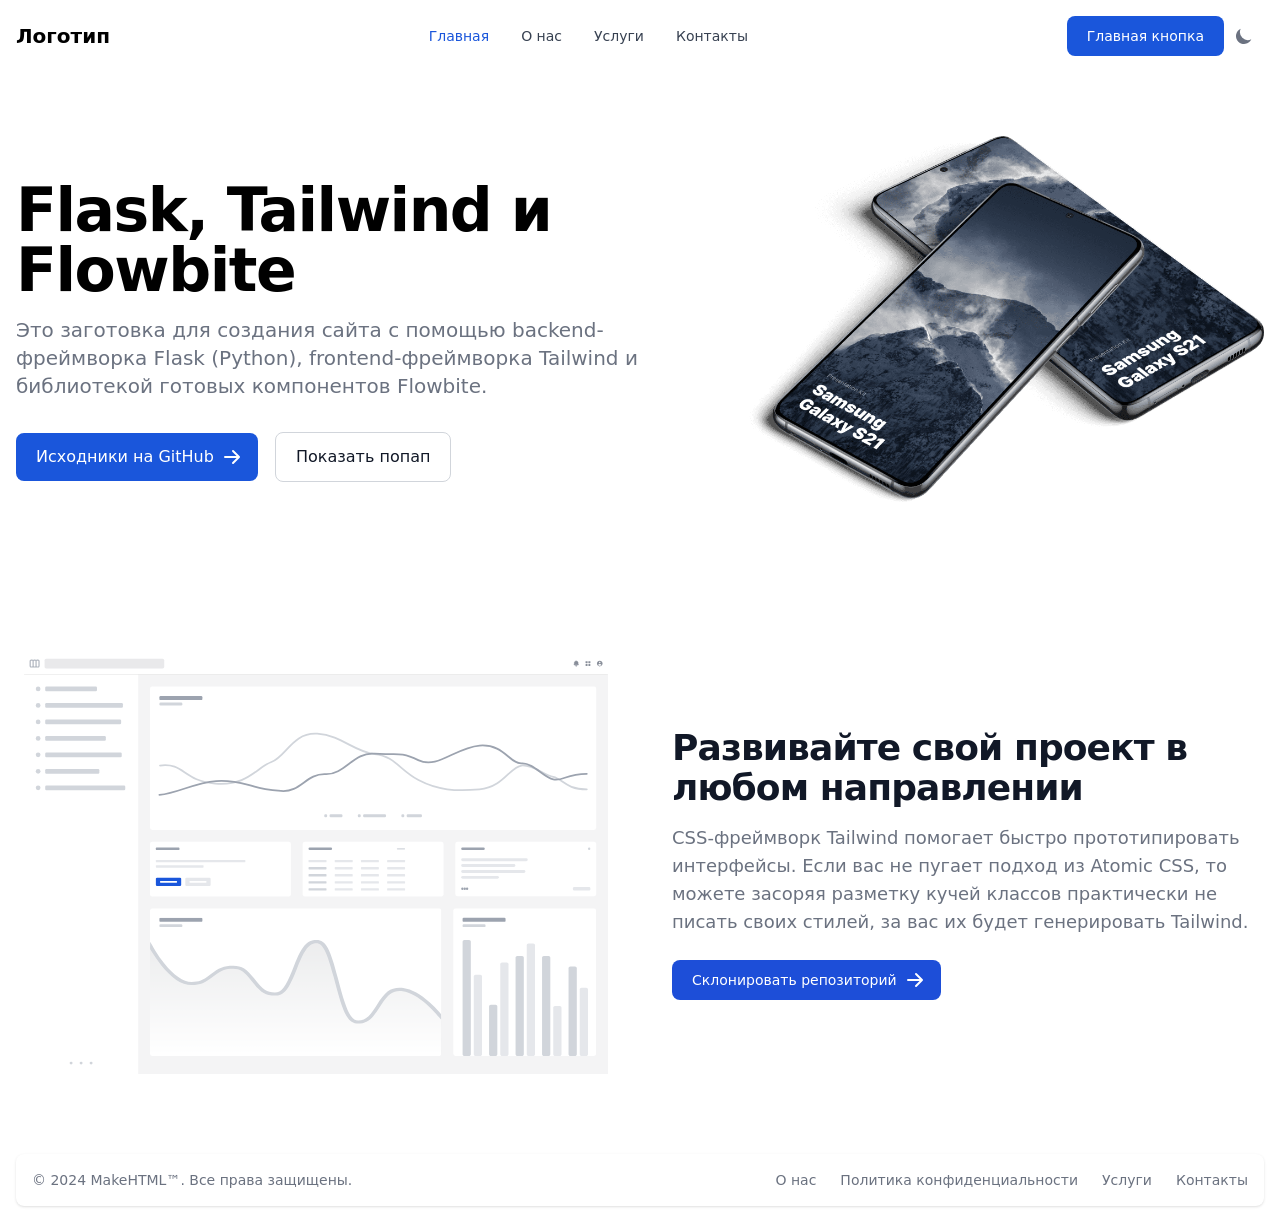
==== index.html @ 5dd2503a "Подготовка к gh-pages" ====
<!DOCTYPE html>
<html lang="ru">
<head>
  <meta charset="utf-8">
  <title>Flask, Tailwind и Flowbite</title>
  <meta name="viewport" content="width=device-width, initial-scale=1.0">
  <meta name="description" content="Заготовка для создания сайта с помощью Flask, Tailwind и Flowbite">
  <link rel="stylesheet" href="./static/css/styles.css">
  <script>
    if (localStorage.getItem('color-theme') === 'dark' || (!('color-theme' in localStorage) && window.matchMedia('(prefers-color-scheme: dark)').matches)) {
      document.documentElement.classList.add('dark');
    } else {
      document.documentElement.classList.remove('dark');
    }
  </script>
</head>
<body class="p-5 bg-white dark:bg-gray-900 antialiased !p-0">
  <nav class="bg-white border-gray-200 px-2 sm:px-4 py-2.5 rounded dark:bg-gray-900">
    <div class="container flex flex-wrap items-center justify-between mx-auto">
      <a href="/index" class="flex items-center">
        <span class="self-center text-xl font-semibold whitespace-nowrap dark:text-white">Логотип</span>
      </a>
      <div class="flex md:order-2">
        <button class="text-white bg-blue-700 hover:bg-blue-800 focus:ring-4 focus:outline-none focus:ring-blue-300 font-medium rounded-lg text-sm px-5 py-2.5 text-center mr-3 md:mr-0 dark:bg-blue-600 dark:hover:bg-blue-700 dark:focus:ring-blue-800">Главная кнопка</button>
        <button id="theme-toggle" type="button" class="text-gray-500 dark:text-gray-400 hover:bg-gray-100 dark:hover:bg-gray-700 focus:outline-none focus:ring-4 focus:ring-gray-200 dark:focus:ring-gray-700 rounded-lg text-sm p-2.5">
          <svg class="hidden w-5 h-5" id="theme-toggle-dark-icon" fill="currentColor" viewBox="0 0 20 20" xmlns="http://www.w3.org/2000/svg"><path d="M17.293 13.293A8 8 0 016.707 2.707a8.001 8.001 0 1010.586 10.586z"></path></svg>
          <svg class="hidden w-5 h-5" id="theme-toggle-light-icon" fill="currentColor" viewBox="0 0 20 20" xmlns="http://www.w3.org/2000/svg"><path d="M10 2a1 1 0 011 1v1a1 1 0 11-2 0V3a1 1 0 011-1zm4 8a4 4 0 11-8 0 4 4 0 018 0zm-.464 4.95l.707.707a1 1 0 001.414-1.414l-.707-.707a1 1 0 00-1.414 1.414zm2.12-10.607a1 1 0 010 1.414l-.706.707a1 1 0 11-1.414-1.414l.707-.707a1 1 0 011.414 0zM17 11a1 1 0 100-2h-1a1 1 0 100 2h1zm-7 4a1 1 0 011 1v1a1 1 0 11-2 0v-1a1 1 0 011-1zM5.05 6.464A1 1 0 106.465 5.05l-.708-.707a1 1 0 00-1.414 1.414l.707.707zm1.414 8.486l-.707.707a1 1 0 01-1.414-1.414l.707-.707a1 1 0 011.414 1.414zM4 11a1 1 0 100-2H3a1 1 0 000 2h1z" fill-rule="evenodd" clip-rule="evenodd"></path></svg>
        </button>
        <button class="inline-flex items-center p-2 text-sm text-gray-500 rounded-lg md:hidden hover:bg-gray-100 focus:outline-none focus:ring-2 focus:ring-gray-200 dark:text-gray-400 dark:hover:bg-gray-700 dark:focus:ring-gray-600" aria-controls="navbar-cta" aria-expanded="false" data-collapse-toggle="navbar-cta">
          <span class="sr-only">Показать главное меню</span>
          <svg class="w-6 h-6" aria-hidden="true" fill="currentColor" viewBox="0 0 20 20" xmlns="http://www.w3.org/2000/svg">
            <path fill-rule="evenodd" d="M3 5a1 1 0 011-1h12a1 1 0 110 2H4a1 1 0 01-1-1zM3 10a1 1 0 011-1h12a1 1 0 110 2H4a1 1 0 01-1-1zM3 15a1 1 0 011-1h12a1 1 0 110 2H4a1 1 0 01-1-1z" clip-rule="evenodd"></path>
          </svg>
        </button>
      </div>
      <div class="items-center justify-between hidden w-full md:flex md:w-auto md:order-1" id="navbar-cta">
        <ul class="flex flex-col p-4 mt-4 border border-gray-100 rounded-lg bg-gray-50 md:flex-row md:space-x-8 md:mt-0 md:text-sm md:font-medium md:border-0 md:bg-white dark:bg-gray-800 md:dark:bg-gray-900 dark:border-gray-700">
          <li><a class="block py-2 pl-3 pr-4 text-white bg-blue-700 rounded md:bg-transparent md:text-blue-700 md:p-0 dark:text-white" href="/index" aria-current="page">Главная</a></li>
          <li><a class="block py-2 pl-3 pr-4 text-gray-700 rounded hover:bg-gray-100 md:hover:bg-transparent md:hover:text-blue-700 md:p-0 md:dark:hover:text-white dark:text-gray-400 dark:hover:bg-gray-700 dark:hover:text-white md:dark:hover:bg-transparent dark:border-gray-700" href="#">О нас</a></li>
          <li><a class="block py-2 pl-3 pr-4 text-gray-700 rounded hover:bg-gray-100 md:hover:bg-transparent md:hover:text-blue-700 md:p-0 md:dark:hover:text-white dark:text-gray-400 dark:hover:bg-gray-700 dark:hover:text-white md:dark:hover:bg-transparent dark:border-gray-700" href="#">Услуги</a></li>
          <li><a class="block py-2 pl-3 pr-4 text-gray-700 rounded hover:bg-gray-100 md:hover:bg-transparent md:hover:text-blue-700 md:p-0 md:dark:hover:text-white dark:text-gray-400 dark:hover:bg-gray-700 dark:hover:text-white md:dark:hover:bg-transparent dark:border-gray-700" href="#">Контакты</a></li>
        </ul>
      </div>
    </div>
  </nav>

  <section class="bg-white dark:bg-gray-900">
    <div class="grid max-w-screen-xl px-4 py-8 mx-auto lg:gap-8 xl:gap-0 lg:py-16 lg:grid-cols-12">
      <div class="mr-auto place-self-center lg:col-span-7">
        <h1 class="max-w-2xl mb-4 text-4xl font-extrabold leading-none tracking-tight md:text-5xl xl:text-6xl dark:text-white">Flask, Tailwind и Flowbite</h1>
        <p class="max-w-2xl mb-6 text-gray-500 lg:mb-8 md:text-lg lg:text-xl dark:text-gray-400">Это заготовка для создания сайта с помощью backend-фреймворка Flask (Python), frontend-фреймворка Tailwind и библиотекой готовых компонентов Flowbite.</p>
        <a class="inline-flex items-center justify-center px-5 py-3 mr-3 text-base font-medium text-center text-white bg-blue-700 rounded-lg hover:bg-blue-800 focus:ring-4 focus:ring-blue-300 dark:focus:ring-blue-900" href="https://github.com/makehtml/ftf-boilerplate/">
          Исходники на GitHub
          <svg class="w-5 h-5 ml-2 -mr-1" fill="currentColor" viewBox="0 0 20 20" xmlns="http://www.w3.org/2000/svg"><path fill-rule="evenodd" d="M10.293 3.293a1 1 0 011.414 0l6 6a1 1 0 010 1.414l-6 6a1 1 0 01-1.414-1.414L14.586 11H3a1 1 0 110-2h11.586l-4.293-4.293a1 1 0 010-1.414z" clip-rule="evenodd"></path></svg>
        </a>
        <button class="inline-flex items-center justify-center px-5 py-3 text-base font-medium text-center text-gray-900 border border-gray-300 rounded-lg hover:bg-gray-100 focus:ring-4 focus:ring-gray-100 dark:text-white dark:border-gray-700 dark:hover:bg-gray-700 dark:focus:ring-gray-800" data-modal-target="info-popup" data-modal-toggle="info-popup">
          Показать попап
        </button>
      </div>
      <div class="hidden lg:mt-0 lg:col-span-5 lg:flex">
        <img src="./static/img/phone-mockup.png" alt="mockup">
      </div>
    </div>
  </section>

  <section class="bg-white dark:bg-gray-900">
    <div class="gap-8 items-center py-8 px-4 mx-auto max-w-screen-xl xl:gap-16 md:grid md:grid-cols-2 sm:py-16 lg:px-6">
      <img class="w-full dark:hidden" src="./static/img/cta-dashboard-mockup.svg" alt="dashboard image">
      <img class="w-full hidden dark:block" src="./static/img/cta-dashboard-mockup-dark.svg" alt="dashboard image">
      <div class="mt-4 md:mt-0">
        <h2 class="mb-4 text-4xl tracking-tight font-extrabold text-gray-900 dark:text-white">Развивайте свой проект в любом направлении</h2>
        <p class="mb-6 font-light text-gray-500 md:text-lg dark:text-gray-400">CSS-фреймворк Tailwind помогает быстро прототипировать интерфейсы. Если вас не пугает подход из Atomic CSS, то можете засоряя разметку кучей классов практически не писать своих стилей, за вас их будет генерировать Tailwind.</p>
        <a href="#" class="inline-flex items-center text-white bg-primary-700 hover:bg-primary-800 focus:ring-4 focus:ring-primary-300 font-medium rounded-lg text-sm px-5 py-2.5 text-center dark:focus:ring-primary-900">
          Склонировать репозиторий
          <svg class="ml-2 -mr-1 w-5 h-5" fill="currentColor" viewBox="0 0 20 20" xmlns="http://www.w3.org/2000/svg"><path fill-rule="evenodd" d="M10.293 3.293a1 1 0 011.414 0l6 6a1 1 0 010 1.414l-6 6a1 1 0 01-1.414-1.414L14.586 11H3a1 1 0 110-2h11.586l-4.293-4.293a1 1 0 010-1.414z" clip-rule="evenodd"></path></svg>
        </a>
      </div>
    </div>
  </section>

  <footer class="bg-white rounded-lg shadow m-4 dark:bg-gray-800">
    <div class="w-full mx-auto max-w-screen-xl p-4 md:flex md:items-center md:justify-between">
      <span class="text-sm text-gray-500 sm:text-center dark:text-gray-400">© 2024 <a href="https://github.com/makehtml/ftf-boilerplate/" class="hover:underline">MakeHTML™</a>. Все права защищены.</span>
      <ul class="flex flex-wrap items-center mt-3 text-sm font-medium text-gray-500 dark:text-gray-400 sm:mt-0">
        <li><a href="#" class="hover:underline me-4 md:me-6">О нас</a></li>
        <li><a href="#" class="hover:underline me-4 md:me-6">Политика конфиденциальности</a></li>
        <li><a href="#" class="hover:underline me-4 md:me-6">Услуги</a></li>
        <li><a href="#" class="hover:underline">Контакты</a></li>
      </ul>
    </div>
  </footer>

  <div id="info-popup" tabindex="-1" class="hidden overflow-y-auto overflow-x-hidden fixed top-0 right-0 left-0 z-50 w-full md:inset-0 h-modal md:h-full">
    <div class="relative p-4 w-full max-w-lg h-full md:h-auto">
      <div class="relative p-4 bg-white rounded-lg shadow dark:bg-gray-800 md:p-8">
        <div class="mb-4 text-sm font-light text-gray-500 dark:text-gray-400">
          <h3 class="mb-3 text-2xl font-bold text-gray-900 dark:text-white">Пример модального окна</h3>
          <p>
            Можете установить себе шаблон из репозитория, настроить под себя и продолжить развивать проект.
          </p>
        </div>
        <div class="justify-between items-center pt-0 space-y-4 sm:flex sm:space-y-0">
          <a class="font-medium text-primary-600 dark:text-primary-500 hover:underline" href="https://github.com/makehtml/ftf-boilerplate/">Скачать с GitHub</a>
          <div class="items-center space-y-4 sm:space-x-4 sm:flex sm:space-y-0">
            <button class="py-2 px-4 w-full text-sm font-medium text-gray-500 bg-white rounded-lg border border-gray-200 sm:w-auto hover:bg-gray-100 focus:ring-4 focus:outline-none focus:ring-primary-300 hover:text-gray-900 focus:z-10 dark:bg-gray-700 dark:text-gray-300 dark:border-gray-500 dark:hover:text-white dark:hover:bg-gray-600 dark:focus:ring-gray-600" data-modal-target="info-popup" data-modal-toggle="info-popup">Отмена</button>
            <button class="py-2 px-4 w-full text-sm font-medium text-center text-white rounded-lg bg-primary-700 sm:w-auto hover:bg-primary-800 focus:ring-4 focus:outline-none focus:ring-primary-300 dark:bg-primary-600 dark:hover:bg-primary-700 dark:focus:ring-primary-800" data-modal-target="info-popup" data-modal-toggle="info-popup">Подтвердить</button>
          </div>
        </div>
      </div>
    </div>
  </div>

  <script src="./static/js/flowbite.min.js"></script>
  <script src="./static/js/scripts.js"></script>
</body>
</html>
---- static/css/styles.css ----
/*
! tailwindcss v3.4.1 | MIT License | https://tailwindcss.com
*/

/*
1. Prevent padding and border from affecting element width. (https://github.com/mozdevs/cssremedy/issues/4)
2. Allow adding a border to an element by just adding a border-width. (https://github.com/tailwindcss/tailwindcss/pull/116)
*/

*,
::before,
::after {
  box-sizing: border-box;
  /* 1 */
  border-width: 0;
  /* 2 */
  border-style: solid;
  /* 2 */
  border-color: #E5E7EB;
  /* 2 */
}

::before,
::after {
  --tw-content: '';
}

/*
1. Use a consistent sensible line-height in all browsers.
2. Prevent adjustments of font size after orientation changes in iOS.
3. Use a more readable tab size.
4. Use the user's configured `sans` font-family by default.
5. Use the user's configured `sans` font-feature-settings by default.
6. Use the user's configured `sans` font-variation-settings by default.
7. Disable tap highlights on iOS
*/

html,
:host {
  line-height: 1.5;
  /* 1 */
  -webkit-text-size-adjust: 100%;
  /* 2 */
  -moz-tab-size: 4;
  /* 3 */
  -o-tab-size: 4;
     tab-size: 4;
  /* 3 */
  font-family: ui-sans-serif, system-ui, sans-serif, "Apple Color Emoji", "Segoe UI Emoji", "Segoe UI Symbol", "Noto Color Emoji";
  /* 4 */
  font-feature-settings: normal;
  /* 5 */
  font-variation-settings: normal;
  /* 6 */
  -webkit-tap-highlight-color: transparent;
  /* 7 */
}

/*
1. Remove the margin in all browsers.
2. Inherit line-height from `html` so users can set them as a class directly on the `html` element.
*/

body {
  margin: 0;
  /* 1 */
  line-height: inherit;
  /* 2 */
}

/*
1. Add the correct height in Firefox.
2. Correct the inheritance of border color in Firefox. (https://bugzilla.mozilla.org/show_bug.cgi?id=190655)
3. Ensure horizontal rules are visible by default.
*/

hr {
  height: 0;
  /* 1 */
  color: inherit;
  /* 2 */
  border-top-width: 1px;
  /* 3 */
}

/*
Add the correct text decoration in Chrome, Edge, and Safari.
*/

abbr:where([title]) {
  -webkit-text-decoration: underline dotted;
          text-decoration: underline dotted;
}

/*
Remove the default font size and weight for headings.
*/

h1,
h2,
h3,
h4,
h5,
h6 {
  font-size: inherit;
  font-weight: inherit;
}

/*
Reset links to optimize for opt-in styling instead of opt-out.
*/

a {
  color: inherit;
  text-decoration: inherit;
}

/*
Add the correct font weight in Edge and Safari.
*/

b,
strong {
  font-weight: bolder;
}

/*
1. Use the user's configured `mono` font-family by default.
2. Use the user's configured `mono` font-feature-settings by default.
3. Use the user's configured `mono` font-variation-settings by default.
4. Correct the odd `em` font sizing in all browsers.
*/

code,
kbd,
samp,
pre {
  font-family: ui-monospace, SFMono-Regular, Menlo, Monaco, Consolas, "Liberation Mono", "Courier New", monospace;
  /* 1 */
  font-feature-settings: normal;
  /* 2 */
  font-variation-settings: normal;
  /* 3 */
  font-size: 1em;
  /* 4 */
}

/*
Add the correct font size in all browsers.
*/

small {
  font-size: 80%;
}

/*
Prevent `sub` and `sup` elements from affecting the line height in all browsers.
*/

sub,
sup {
  font-size: 75%;
  line-height: 0;
  position: relative;
  vertical-align: baseline;
}

sub {
  bottom: -0.25em;
}

sup {
  top: -0.5em;
}

/*
1. Remove text indentation from table contents in Chrome and Safari. (https://bugs.chromium.org/p/chromium/issues/detail?id=999088, https://bugs.webkit.org/show_bug.cgi?id=201297)
2. Correct table border color inheritance in all Chrome and Safari. (https://bugs.chromium.org/p/chromium/issues/detail?id=935729, https://bugs.webkit.org/show_bug.cgi?id=195016)
3. Remove gaps between table borders by default.
*/

table {
  text-indent: 0;
  /* 1 */
  border-color: inherit;
  /* 2 */
  border-collapse: collapse;
  /* 3 */
}

/*
1. Change the font styles in all browsers.
2. Remove the margin in Firefox and Safari.
3. Remove default padding in all browsers.
*/

button,
input,
optgroup,
select,
textarea {
  font-family: inherit;
  /* 1 */
  font-feature-settings: inherit;
  /* 1 */
  font-variation-settings: inherit;
  /* 1 */
  font-size: 100%;
  /* 1 */
  font-weight: inherit;
  /* 1 */
  line-height: inherit;
  /* 1 */
  color: inherit;
  /* 1 */
  margin: 0;
  /* 2 */
  padding: 0;
  /* 3 */
}

/*
Remove the inheritance of text transform in Edge and Firefox.
*/

button,
select {
  text-transform: none;
}

/*
1. Correct the inability to style clickable types in iOS and Safari.
2. Remove default button styles.
*/

button,
[type='button'],
[type='reset'],
[type='submit'] {
  -webkit-appearance: button;
  /* 1 */
  background-color: transparent;
  /* 2 */
  background-image: none;
  /* 2 */
}

/*
Use the modern Firefox focus style for all focusable elements.
*/

:-moz-focusring {
  outline: auto;
}

/*
Remove the additional `:invalid` styles in Firefox. (https://github.com/mozilla/gecko-dev/blob/2f9eacd9d3d995c937b4251a5557d95d494c9be1/layout/style/res/forms.css#L728-L737)
*/

:-moz-ui-invalid {
  box-shadow: none;
}

/*
Add the correct vertical alignment in Chrome and Firefox.
*/

progress {
  vertical-align: baseline;
}

/*
Correct the cursor style of increment and decrement buttons in Safari.
*/

::-webkit-inner-spin-button,
::-webkit-outer-spin-button {
  height: auto;
}

/*
1. Correct the odd appearance in Chrome and Safari.
2. Correct the outline style in Safari.
*/

[type='search'] {
  -webkit-appearance: textfield;
  /* 1 */
  outline-offset: -2px;
  /* 2 */
}

/*
Remove the inner padding in Chrome and Safari on macOS.
*/

::-webkit-search-decoration {
  -webkit-appearance: none;
}

/*
1. Correct the inability to style clickable types in iOS and Safari.
2. Change font properties to `inherit` in Safari.
*/

::-webkit-file-upload-button {
  -webkit-appearance: button;
  /* 1 */
  font: inherit;
  /* 2 */
}

/*
Add the correct display in Chrome and Safari.
*/

summary {
  display: list-item;
}

/*
Removes the default spacing and border for appropriate elements.
*/

blockquote,
dl,
dd,
h1,
h2,
h3,
h4,
h5,
h6,
hr,
figure,
p,
pre {
  margin: 0;
}

fieldset {
  margin: 0;
  padding: 0;
}

legend {
  padding: 0;
}

ol,
ul,
menu {
  list-style: none;
  margin: 0;
  padding: 0;
}

/*
Reset default styling for dialogs.
*/

dialog {
  padding: 0;
}

/*
Prevent resizing textareas horizontally by default.
*/

textarea {
  resize: vertical;
}

/*
1. Reset the default placeholder opacity in Firefox. (https://github.com/tailwindlabs/tailwindcss/issues/3300)
2. Set the default placeholder color to the user's configured gray 400 color.
*/

input::-moz-placeholder, textarea::-moz-placeholder {
  opacity: 1;
  /* 1 */
  color: #9CA3AF;
  /* 2 */
}

input::placeholder,
textarea::placeholder {
  opacity: 1;
  /* 1 */
  color: #9CA3AF;
  /* 2 */
}

/*
Set the default cursor for buttons.
*/

button,
[role="button"] {
  cursor: pointer;
}

/*
Make sure disabled buttons don't get the pointer cursor.
*/

:disabled {
  cursor: default;
}

/*
1. Make replaced elements `display: block` by default. (https://github.com/mozdevs/cssremedy/issues/14)
2. Add `vertical-align: middle` to align replaced elements more sensibly by default. (https://github.com/jensimmons/cssremedy/issues/14#issuecomment-634934210)
   This can trigger a poorly considered lint error in some tools but is included by design.
*/

img,
svg,
video,
canvas,
audio,
iframe,
embed,
object {
  display: block;
  /* 1 */
  vertical-align: middle;
  /* 2 */
}

/*
Constrain images and videos to the parent width and preserve their intrinsic aspect ratio. (https://github.com/mozdevs/cssremedy/issues/14)
*/

img,
video {
  max-width: 100%;
  height: auto;
}

/* Make elements with the HTML hidden attribute stay hidden by default */

[hidden] {
  display: none;
}

.tooltip-arrow,.tooltip-arrow:before {
  position: absolute;
  width: 8px;
  height: 8px;
  background: inherit;
}

.tooltip-arrow {
  visibility: hidden;
}

.tooltip-arrow:before {
  content: "";
  visibility: visible;
  transform: rotate(45deg);
}

[data-tooltip-style^='light'] + .tooltip > .tooltip-arrow:before {
  border-style: solid;
  border-color: #e5e7eb;
}

[data-tooltip-style^='light'] + .tooltip[data-popper-placement^='top'] > .tooltip-arrow:before {
  border-bottom-width: 1px;
  border-right-width: 1px;
}

[data-tooltip-style^='light'] + .tooltip[data-popper-placement^='right'] > .tooltip-arrow:before {
  border-bottom-width: 1px;
  border-left-width: 1px;
}

[data-tooltip-style^='light'] + .tooltip[data-popper-placement^='bottom'] > .tooltip-arrow:before {
  border-top-width: 1px;
  border-left-width: 1px;
}

[data-tooltip-style^='light'] + .tooltip[data-popper-placement^='left'] > .tooltip-arrow:before {
  border-top-width: 1px;
  border-right-width: 1px;
}

.tooltip[data-popper-placement^='top'] > .tooltip-arrow {
  bottom: -4px;
}

.tooltip[data-popper-placement^='bottom'] > .tooltip-arrow {
  top: -4px;
}

.tooltip[data-popper-placement^='left'] > .tooltip-arrow {
  right: -4px;
}

.tooltip[data-popper-placement^='right'] > .tooltip-arrow {
  left: -4px;
}

.tooltip.invisible > .tooltip-arrow:before {
  visibility: hidden;
}

[data-popper-arrow],[data-popper-arrow]:before {
  position: absolute;
  width: 8px;
  height: 8px;
  background: inherit;
}

[data-popper-arrow] {
  visibility: hidden;
}

[data-popper-arrow]:before {
  content: "";
  visibility: visible;
  transform: rotate(45deg);
}

[data-popper-arrow]:after {
  content: "";
  visibility: visible;
  transform: rotate(45deg);
  position: absolute;
  width: 9px;
  height: 9px;
  background: inherit;
}

[role="tooltip"] > [data-popper-arrow]:before {
  border-style: solid;
  border-color: #e5e7eb;
}

.dark [role="tooltip"] > [data-popper-arrow]:before {
  border-style: solid;
  border-color: #4b5563;
}

[role="tooltip"] > [data-popper-arrow]:after {
  border-style: solid;
  border-color: #e5e7eb;
}

.dark [role="tooltip"] > [data-popper-arrow]:after {
  border-style: solid;
  border-color: #4b5563;
}

[data-popover][role="tooltip"][data-popper-placement^='top'] > [data-popper-arrow]:before {
  border-bottom-width: 1px;
  border-right-width: 1px;
}

[data-popover][role="tooltip"][data-popper-placement^='top'] > [data-popper-arrow]:after {
  border-bottom-width: 1px;
  border-right-width: 1px;
}

[data-popover][role="tooltip"][data-popper-placement^='right'] > [data-popper-arrow]:before {
  border-bottom-width: 1px;
  border-left-width: 1px;
}

[data-popover][role="tooltip"][data-popper-placement^='right'] > [data-popper-arrow]:after {
  border-bottom-width: 1px;
  border-left-width: 1px;
}

[data-popover][role="tooltip"][data-popper-placement^='bottom'] > [data-popper-arrow]:before {
  border-top-width: 1px;
  border-left-width: 1px;
}

[data-popover][role="tooltip"][data-popper-placement^='bottom'] > [data-popper-arrow]:after {
  border-top-width: 1px;
  border-left-width: 1px;
}

[data-popover][role="tooltip"][data-popper-placement^='left'] > [data-popper-arrow]:before {
  border-top-width: 1px;
  border-right-width: 1px;
}

[data-popover][role="tooltip"][data-popper-placement^='left'] > [data-popper-arrow]:after {
  border-top-width: 1px;
  border-right-width: 1px;
}

[data-popover][role="tooltip"][data-popper-placement^='top'] > [data-popper-arrow] {
  bottom: -5px;
}

[data-popover][role="tooltip"][data-popper-placement^='bottom'] > [data-popper-arrow] {
  top: -5px;
}

[data-popover][role="tooltip"][data-popper-placement^='left'] > [data-popper-arrow] {
  right: -5px;
}

[data-popover][role="tooltip"][data-popper-placement^='right'] > [data-popper-arrow] {
  left: -5px;
}

[role="tooltip"].invisible > [data-popper-arrow]:before {
  visibility: hidden;
}

[role="tooltip"].invisible > [data-popper-arrow]:after {
  visibility: hidden;
}

[type='text'],[type='email'],[type='url'],[type='password'],[type='number'],[type='date'],[type='datetime-local'],[type='month'],[type='search'],[type='tel'],[type='time'],[type='week'],[multiple],textarea,select {
  -webkit-appearance: none;
     -moz-appearance: none;
          appearance: none;
  background-color: #fff;
  border-color: #6B7280;
  border-width: 1px;
  border-radius: 0px;
  padding-top: 0.5rem;
  padding-right: 0.75rem;
  padding-bottom: 0.5rem;
  padding-left: 0.75rem;
  font-size: 1rem;
  line-height: 1.5rem;
  --tw-shadow: 0 0 #0000;
}

[type='text']:focus, [type='email']:focus, [type='url']:focus, [type='password']:focus, [type='number']:focus, [type='date']:focus, [type='datetime-local']:focus, [type='month']:focus, [type='search']:focus, [type='tel']:focus, [type='time']:focus, [type='week']:focus, [multiple]:focus, textarea:focus, select:focus {
  outline: 2px solid transparent;
  outline-offset: 2px;
  --tw-ring-inset: var(--tw-empty,/*!*/ /*!*/);
  --tw-ring-offset-width: 0px;
  --tw-ring-offset-color: #fff;
  --tw-ring-color: #1C64F2;
  --tw-ring-offset-shadow: var(--tw-ring-inset) 0 0 0 var(--tw-ring-offset-width) var(--tw-ring-offset-color);
  --tw-ring-shadow: var(--tw-ring-inset) 0 0 0 calc(1px + var(--tw-ring-offset-width)) var(--tw-ring-color);
  box-shadow: var(--tw-ring-offset-shadow), var(--tw-ring-shadow), var(--tw-shadow);
  border-color: #1C64F2;
}

input::-moz-placeholder, textarea::-moz-placeholder {
  color: #6B7280;
  opacity: 1;
}

input::placeholder,textarea::placeholder {
  color: #6B7280;
  opacity: 1;
}

::-webkit-datetime-edit-fields-wrapper {
  padding: 0;
}

::-webkit-date-and-time-value {
  min-height: 1.5em;
}

select:not([size]) {
  background-image: url("data:image/svg+xml,%3csvg aria-hidden='true' xmlns='http://www.w3.org/2000/svg' fill='none' viewBox='0 0 10 6'%3e %3cpath stroke='%236B7280' stroke-linecap='round' stroke-linejoin='round' stroke-width='2' d='m1 1 4 4 4-4'/%3e %3c/svg%3e");
  background-position: right 0.75rem center;
  background-repeat: no-repeat;
  background-size: 0.75em 0.75em;
  padding-right: 2.5rem;
  -webkit-print-color-adjust: exact;
          print-color-adjust: exact;
}

:is([dir=rtl]) select:not([size]) {
  background-position: left 0.75rem center;
  padding-right: 0.75rem;
  padding-left: 0;
}

[multiple] {
  background-image: initial;
  background-position: initial;
  background-repeat: unset;
  background-size: initial;
  padding-right: 0.75rem;
  -webkit-print-color-adjust: unset;
          print-color-adjust: unset;
}

[type='checkbox'],[type='radio'] {
  -webkit-appearance: none;
     -moz-appearance: none;
          appearance: none;
  padding: 0;
  -webkit-print-color-adjust: exact;
          print-color-adjust: exact;
  display: inline-block;
  vertical-align: middle;
  background-origin: border-box;
  -webkit-user-select: none;
     -moz-user-select: none;
          user-select: none;
  flex-shrink: 0;
  height: 1rem;
  width: 1rem;
  color: #1C64F2;
  background-color: #fff;
  border-color: #6B7280;
  border-width: 1px;
  --tw-shadow: 0 0 #0000;
}

[type='checkbox'] {
  border-radius: 0px;
}

[type='radio'] {
  border-radius: 100%;
}

[type='checkbox']:focus,[type='radio']:focus {
  outline: 2px solid transparent;
  outline-offset: 2px;
  --tw-ring-inset: var(--tw-empty,/*!*/ /*!*/);
  --tw-ring-offset-width: 2px;
  --tw-ring-offset-color: #fff;
  --tw-ring-color: #1C64F2;
  --tw-ring-offset-shadow: var(--tw-ring-inset) 0 0 0 var(--tw-ring-offset-width) var(--tw-ring-offset-color);
  --tw-ring-shadow: var(--tw-ring-inset) 0 0 0 calc(2px + var(--tw-ring-offset-width)) var(--tw-ring-color);
  box-shadow: var(--tw-ring-offset-shadow), var(--tw-ring-shadow), var(--tw-shadow);
}

[type='checkbox']:checked,[type='radio']:checked,.dark [type='checkbox']:checked,.dark [type='radio']:checked {
  border-color: transparent;
  background-color: currentColor;
  background-size: 0.55em 0.55em;
  background-position: center;
  background-repeat: no-repeat;
}

[type='checkbox']:checked {
  background-image: url("data:image/svg+xml,%3csvg aria-hidden='true' xmlns='http://www.w3.org/2000/svg' fill='none' viewBox='0 0 16 12'%3e %3cpath stroke='white' stroke-linecap='round' stroke-linejoin='round' stroke-width='3' d='M1 5.917 5.724 10.5 15 1.5'/%3e %3c/svg%3e");
  background-repeat: no-repeat;
  background-size: 0.55em 0.55em;
  -webkit-print-color-adjust: exact;
          print-color-adjust: exact;
}

[type='radio']:checked {
  background-image: url("data:image/svg+xml,%3csvg viewBox='0 0 16 16' fill='white' xmlns='http://www.w3.org/2000/svg'%3e%3ccircle cx='8' cy='8' r='3'/%3e%3c/svg%3e");
  background-size: 1em 1em;
}

.dark [type='radio']:checked {
  background-image: url("data:image/svg+xml,%3csvg viewBox='0 0 16 16' fill='white' xmlns='http://www.w3.org/2000/svg'%3e%3ccircle cx='8' cy='8' r='3'/%3e%3c/svg%3e");
  background-size: 1em 1em;
}

[type='checkbox']:indeterminate {
  background-image: url("data:image/svg+xml,%3csvg aria-hidden='true' xmlns='http://www.w3.org/2000/svg' fill='none' viewBox='0 0 16 12'%3e %3cpath stroke='white' stroke-linecap='round' stroke-linejoin='round' stroke-width='3' d='M1 5.917 5.724 10.5 15 1.5'/%3e %3c/svg%3e");
  background-color: currentColor;
  border-color: transparent;
  background-position: center;
  background-repeat: no-repeat;
  background-size: 0.55em 0.55em;
  -webkit-print-color-adjust: exact;
          print-color-adjust: exact;
}

[type='checkbox']:indeterminate:hover,[type='checkbox']:indeterminate:focus {
  border-color: transparent;
  background-color: currentColor;
}

[type='file'] {
  background: unset;
  border-color: inherit;
  border-width: 0;
  border-radius: 0;
  padding: 0;
  font-size: unset;
  line-height: inherit;
}

[type='file']:focus {
  outline: 1px auto inherit;
}

input[type=file]::file-selector-button {
  color: white;
  background: #1F2937;
  border: 0;
  font-weight: 500;
  font-size: 0.875rem;
  cursor: pointer;
  padding-top: 0.625rem;
  padding-bottom: 0.625rem;
  padding-left: 2rem;
  padding-right: 1rem;
  margin-inline-start: -1rem;
  margin-inline-end: 1rem;
}

input[type=file]::file-selector-button:hover {
  background: #374151;
}

:is([dir=rtl]) input[type=file]::file-selector-button {
  padding-right: 2rem;
  padding-left: 1rem;
}

.dark input[type=file]::file-selector-button {
  color: white;
  background: #4B5563;
}

.dark input[type=file]::file-selector-button:hover {
  background: #6B7280;
}

input[type="range"]::-webkit-slider-thumb {
  height: 1.25rem;
  width: 1.25rem;
  background: #1C64F2;
  border-radius: 9999px;
  border: 0;
  appearance: none;
  -moz-appearance: none;
  -webkit-appearance: none;
  cursor: pointer;
}

input[type="range"]:disabled::-webkit-slider-thumb {
  background: #9CA3AF;
}

.dark input[type="range"]:disabled::-webkit-slider-thumb {
  background: #6B7280;
}

input[type="range"]:focus::-webkit-slider-thumb {
  outline: 2px solid transparent;
  outline-offset: 2px;
  --tw-ring-offset-shadow: var(--tw-ring-inset) 0 0 0 var(--tw-ring-offset-width) var(--tw-ring-offset-color);
  --tw-ring-shadow: var(--tw-ring-inset) 0 0 0 calc(4px + var(--tw-ring-offset-width)) var(--tw-ring-color);
  box-shadow: var(--tw-ring-offset-shadow), var(--tw-ring-shadow), var(--tw-shadow, 0 0 #0000);
  --tw-ring-opacity: 1px;
  --tw-ring-color: rgb(164 202 254 / var(--tw-ring-opacity));
}

input[type="range"]::-moz-range-thumb {
  height: 1.25rem;
  width: 1.25rem;
  background: #1C64F2;
  border-radius: 9999px;
  border: 0;
  appearance: none;
  -moz-appearance: none;
  -webkit-appearance: none;
  cursor: pointer;
}

input[type="range"]:disabled::-moz-range-thumb {
  background: #9CA3AF;
}

.dark input[type="range"]:disabled::-moz-range-thumb {
  background: #6B7280;
}

input[type="range"]::-moz-range-progress {
  background: #3F83F8;
}

input[type="range"]::-ms-fill-lower {
  background: #3F83F8;
}

.toggle-bg:after {
  content: "";
  position: absolute;
  top: 0.125rem;
  left: 0.125rem;
  background: white;
  border-color: #D1D5DB;
  border-width: 1px;
  border-radius: 9999px;
  height: 1.25rem;
  width: 1.25rem;
  transition-property: background-color,border-color,color,fill,stroke,opacity,box-shadow,transform,filter,backdrop-filter,-webkit-backdrop-filter;
  transition-duration: .15s;
  box-shadow: var(--tw-ring-inset) 0 0 0 calc(0px + var(--tw-ring-offset-width)) var(--tw-ring-color);
}

input:checked + .toggle-bg:after {
  transform: translateX(100%);;
  border-color: white;
}

input:checked + .toggle-bg {
  background: #1C64F2;
  border-color: #1C64F2;
}

*, ::before, ::after {
  --tw-border-spacing-x: 0;
  --tw-border-spacing-y: 0;
  --tw-translate-x: 0;
  --tw-translate-y: 0;
  --tw-rotate: 0;
  --tw-skew-x: 0;
  --tw-skew-y: 0;
  --tw-scale-x: 1;
  --tw-scale-y: 1;
  --tw-pan-x:  ;
  --tw-pan-y:  ;
  --tw-pinch-zoom:  ;
  --tw-scroll-snap-strictness: proximity;
  --tw-gradient-from-position:  ;
  --tw-gradient-via-position:  ;
  --tw-gradient-to-position:  ;
  --tw-ordinal:  ;
  --tw-slashed-zero:  ;
  --tw-numeric-figure:  ;
  --tw-numeric-spacing:  ;
  --tw-numeric-fraction:  ;
  --tw-ring-inset:  ;
  --tw-ring-offset-width: 0px;
  --tw-ring-offset-color: #fff;
  --tw-ring-color: rgb(63 131 248 / 0.5);
  --tw-ring-offset-shadow: 0 0 #0000;
  --tw-ring-shadow: 0 0 #0000;
  --tw-shadow: 0 0 #0000;
  --tw-shadow-colored: 0 0 #0000;
  --tw-blur:  ;
  --tw-brightness:  ;
  --tw-contrast:  ;
  --tw-grayscale:  ;
  --tw-hue-rotate:  ;
  --tw-invert:  ;
  --tw-saturate:  ;
  --tw-sepia:  ;
  --tw-drop-shadow:  ;
  --tw-backdrop-blur:  ;
  --tw-backdrop-brightness:  ;
  --tw-backdrop-contrast:  ;
  --tw-backdrop-grayscale:  ;
  --tw-backdrop-hue-rotate:  ;
  --tw-backdrop-invert:  ;
  --tw-backdrop-opacity:  ;
  --tw-backdrop-saturate:  ;
  --tw-backdrop-sepia:  ;
}

::backdrop {
  --tw-border-spacing-x: 0;
  --tw-border-spacing-y: 0;
  --tw-translate-x: 0;
  --tw-translate-y: 0;
  --tw-rotate: 0;
  --tw-skew-x: 0;
  --tw-skew-y: 0;
  --tw-scale-x: 1;
  --tw-scale-y: 1;
  --tw-pan-x:  ;
  --tw-pan-y:  ;
  --tw-pinch-zoom:  ;
  --tw-scroll-snap-strictness: proximity;
  --tw-gradient-from-position:  ;
  --tw-gradient-via-position:  ;
  --tw-gradient-to-position:  ;
  --tw-ordinal:  ;
  --tw-slashed-zero:  ;
  --tw-numeric-figure:  ;
  --tw-numeric-spacing:  ;
  --tw-numeric-fraction:  ;
  --tw-ring-inset:  ;
  --tw-ring-offset-width: 0px;
  --tw-ring-offset-color: #fff;
  --tw-ring-color: rgb(63 131 248 / 0.5);
  --tw-ring-offset-shadow: 0 0 #0000;
  --tw-ring-shadow: 0 0 #0000;
  --tw-shadow: 0 0 #0000;
  --tw-shadow-colored: 0 0 #0000;
  --tw-blur:  ;
  --tw-brightness:  ;
  --tw-contrast:  ;
  --tw-grayscale:  ;
  --tw-hue-rotate:  ;
  --tw-invert:  ;
  --tw-saturate:  ;
  --tw-sepia:  ;
  --tw-drop-shadow:  ;
  --tw-backdrop-blur:  ;
  --tw-backdrop-brightness:  ;
  --tw-backdrop-contrast:  ;
  --tw-backdrop-grayscale:  ;
  --tw-backdrop-hue-rotate:  ;
  --tw-backdrop-invert:  ;
  --tw-backdrop-opacity:  ;
  --tw-backdrop-saturate:  ;
  --tw-backdrop-sepia:  ;
}

.container {
  width: 100%;
}

@media (min-width: 640px) {
  .container {
    max-width: 640px;
  }
}

@media (min-width: 768px) {
  .container {
    max-width: 768px;
  }
}

@media (min-width: 1024px) {
  .container {
    max-width: 1024px;
  }
}

@media (min-width: 1280px) {
  .container {
    max-width: 1280px;
  }
}

@media (min-width: 1536px) {
  .container {
    max-width: 1536px;
  }
}

.sr-only {
  position: absolute;
  width: 1px;
  height: 1px;
  padding: 0;
  margin: -1px;
  overflow: hidden;
  clip: rect(0, 0, 0, 0);
  white-space: nowrap;
  border-width: 0;
}

.visible {
  visibility: visible;
}

.invisible {
  visibility: hidden;
}

.collapse {
  visibility: collapse;
}

.static {
  position: static;
}

.fixed {
  position: fixed;
}

.absolute {
  position: absolute;
}

.relative {
  position: relative;
}

.inset-0 {
  inset: 0px;
}

.bottom-0 {
  bottom: 0px;
}

.bottom-\[60px\] {
  bottom: 60px;
}

.left-0 {
  left: 0px;
}

.right-0 {
  right: 0px;
}

.top-0 {
  top: 0px;
}

.z-10 {
  z-index: 10;
}

.z-20 {
  z-index: 20;
}

.z-30 {
  z-index: 30;
}

.z-40 {
  z-index: 40;
}

.z-50 {
  z-index: 50;
}

.m-4 {
  margin: 1rem;
}

.mx-auto {
  margin-left: auto;
  margin-right: auto;
}

.-mr-1 {
  margin-right: -0.25rem;
}

.mb-1 {
  margin-bottom: 0.25rem;
}

.mb-2 {
  margin-bottom: 0.5rem;
}

.mb-3 {
  margin-bottom: 0.75rem;
}

.mb-4 {
  margin-bottom: 1rem;
}

.mb-6 {
  margin-bottom: 1.5rem;
}

.me-4 {
  margin-inline-end: 1rem;
}

.ml-2 {
  margin-left: 0.5rem;
}

.mr-3 {
  margin-right: 0.75rem;
}

.mr-auto {
  margin-right: auto;
}

.mt-2 {
  margin-top: 0.5rem;
}

.mt-3 {
  margin-top: 0.75rem;
}

.mt-4 {
  margin-top: 1rem;
}

.block {
  display: block;
}

.inline-block {
  display: inline-block;
}

.inline {
  display: inline;
}

.flex {
  display: flex;
}

.inline-flex {
  display: inline-flex;
}

.table {
  display: table;
}

.grid {
  display: grid;
}

.hidden {
  display: none;
}

.h-4 {
  height: 1rem;
}

.h-5 {
  height: 1.25rem;
}

.h-6 {
  height: 1.5rem;
}

.h-9 {
  height: 2.25rem;
}

.h-full {
  height: 100%;
}

.h-modal {
  height: calc(100% - 2rem);
}

.w-1\/2 {
  width: 50%;
}

.w-4 {
  width: 1rem;
}

.w-5 {
  width: 1.25rem;
}

.w-6 {
  width: 1.5rem;
}

.w-64 {
  width: 16rem;
}

.w-full {
  width: 100%;
}

.max-w-2xl {
  max-width: 42rem;
}

.max-w-lg {
  max-width: 32rem;
}

.max-w-screen-xl {
  max-width: 1280px;
}

.flex-1 {
  flex: 1 1 0%;
}

.flex-shrink {
  flex-shrink: 1;
}

.-translate-x-full {
  --tw-translate-x: -100%;
  transform: translate(var(--tw-translate-x), var(--tw-translate-y)) rotate(var(--tw-rotate)) skewX(var(--tw-skew-x)) skewY(var(--tw-skew-y)) scaleX(var(--tw-scale-x)) scaleY(var(--tw-scale-y));
}

.-translate-y-full {
  --tw-translate-y: -100%;
  transform: translate(var(--tw-translate-x), var(--tw-translate-y)) rotate(var(--tw-rotate)) skewX(var(--tw-skew-x)) skewY(var(--tw-skew-y)) scaleX(var(--tw-scale-x)) scaleY(var(--tw-scale-y));
}

.translate-x-0 {
  --tw-translate-x: 0px;
  transform: translate(var(--tw-translate-x), var(--tw-translate-y)) rotate(var(--tw-rotate)) skewX(var(--tw-skew-x)) skewY(var(--tw-skew-y)) scaleX(var(--tw-scale-x)) scaleY(var(--tw-scale-y));
}

.translate-x-full {
  --tw-translate-x: 100%;
  transform: translate(var(--tw-translate-x), var(--tw-translate-y)) rotate(var(--tw-rotate)) skewX(var(--tw-skew-x)) skewY(var(--tw-skew-y)) scaleX(var(--tw-scale-x)) scaleY(var(--tw-scale-y));
}

.translate-y-full {
  --tw-translate-y: 100%;
  transform: translate(var(--tw-translate-x), var(--tw-translate-y)) rotate(var(--tw-rotate)) skewX(var(--tw-skew-x)) skewY(var(--tw-skew-y)) scaleX(var(--tw-scale-x)) scaleY(var(--tw-scale-y));
}

.rotate-180 {
  --tw-rotate: 180deg;
  transform: translate(var(--tw-translate-x), var(--tw-translate-y)) rotate(var(--tw-rotate)) skewX(var(--tw-skew-x)) skewY(var(--tw-skew-y)) scaleX(var(--tw-scale-x)) scaleY(var(--tw-scale-y));
}

.transform {
  transform: translate(var(--tw-translate-x), var(--tw-translate-y)) rotate(var(--tw-rotate)) skewX(var(--tw-skew-x)) skewY(var(--tw-skew-y)) scaleX(var(--tw-scale-x)) scaleY(var(--tw-scale-y));
}

.transform-none {
  transform: none;
}

.cursor-default {
  cursor: default;
}

.cursor-not-allowed {
  cursor: not-allowed;
}

.cursor-pointer {
  cursor: pointer;
}

.resize {
  resize: both;
}

.grid-cols-4 {
  grid-template-columns: repeat(4, minmax(0, 1fr));
}

.grid-cols-7 {
  grid-template-columns: repeat(7, minmax(0, 1fr));
}

.flex-col {
  flex-direction: column;
}

.flex-wrap {
  flex-wrap: wrap;
}

.items-start {
  align-items: flex-start;
}

.items-end {
  align-items: flex-end;
}

.items-center {
  align-items: center;
}

.justify-start {
  justify-content: flex-start;
}

.justify-end {
  justify-content: flex-end;
}

.justify-center {
  justify-content: center;
}

.justify-between {
  justify-content: space-between;
}

.gap-8 {
  gap: 2rem;
}

.space-x-2 > :not([hidden]) ~ :not([hidden]) {
  --tw-space-x-reverse: 0;
  margin-right: calc(0.5rem * var(--tw-space-x-reverse));
  margin-left: calc(0.5rem * calc(1 - var(--tw-space-x-reverse)));
}

.space-y-4 > :not([hidden]) ~ :not([hidden]) {
  --tw-space-y-reverse: 0;
  margin-top: calc(1rem * calc(1 - var(--tw-space-y-reverse)));
  margin-bottom: calc(1rem * var(--tw-space-y-reverse));
}

.place-self-center {
  place-self: center;
}

.self-center {
  align-self: center;
}

.overflow-hidden {
  overflow: hidden;
}

.overflow-y-auto {
  overflow-y: auto;
}

.overflow-x-hidden {
  overflow-x: hidden;
}

.whitespace-nowrap {
  white-space: nowrap;
}

.rounded {
  border-radius: 0.25rem;
}

.rounded-lg {
  border-radius: 0.5rem;
}

.rounded-e-lg {
  border-start-end-radius: 0.5rem;
  border-end-end-radius: 0.5rem;
}

.rounded-l-lg {
  border-top-left-radius: 0.5rem;
  border-bottom-left-radius: 0.5rem;
}

.rounded-r-lg {
  border-top-right-radius: 0.5rem;
  border-bottom-right-radius: 0.5rem;
}

.rounded-s-lg {
  border-start-start-radius: 0.5rem;
  border-end-start-radius: 0.5rem;
}

.border {
  border-width: 1px;
}

.border-0 {
  border-width: 0px;
}

.\!border-primary-700 {
  --tw-border-opacity: 1 !important;
  border-color: rgb(29 78 216 / var(--tw-border-opacity)) !important;
}

.border-blue-600 {
  --tw-border-opacity: 1;
  border-color: rgb(28 100 242 / var(--tw-border-opacity));
}

.border-blue-700 {
  --tw-border-opacity: 1;
  border-color: rgb(26 86 219 / var(--tw-border-opacity));
}

.border-gray-100 {
  --tw-border-opacity: 1;
  border-color: rgb(243 244 246 / var(--tw-border-opacity));
}

.border-gray-200 {
  --tw-border-opacity: 1;
  border-color: rgb(229 231 235 / var(--tw-border-opacity));
}

.border-gray-300 {
  --tw-border-opacity: 1;
  border-color: rgb(209 213 219 / var(--tw-border-opacity));
}

.\!bg-primary-600 {
  --tw-bg-opacity: 1 !important;
  background-color: rgb(37 99 235 / var(--tw-bg-opacity)) !important;
}

.\!bg-primary-700 {
  --tw-bg-opacity: 1 !important;
  background-color: rgb(29 78 216 / var(--tw-bg-opacity)) !important;
}

.bg-blue-700 {
  --tw-bg-opacity: 1;
  background-color: rgb(26 86 219 / var(--tw-bg-opacity));
}

.bg-gray-100 {
  --tw-bg-opacity: 1;
  background-color: rgb(243 244 246 / var(--tw-bg-opacity));
}

.bg-gray-200 {
  --tw-bg-opacity: 1;
  background-color: rgb(229 231 235 / var(--tw-bg-opacity));
}

.bg-gray-50 {
  --tw-bg-opacity: 1;
  background-color: rgb(249 250 251 / var(--tw-bg-opacity));
}

.bg-gray-800 {
  --tw-bg-opacity: 1;
  background-color: rgb(31 41 55 / var(--tw-bg-opacity));
}

.bg-gray-900\/50 {
  background-color: rgb(17 24 39 / 0.5);
}

.bg-primary-700 {
  --tw-bg-opacity: 1;
  background-color: rgb(29 78 216 / var(--tw-bg-opacity));
}

.bg-white {
  --tw-bg-opacity: 1;
  background-color: rgb(255 255 255 / var(--tw-bg-opacity));
}

.bg-white\/50 {
  background-color: rgb(255 255 255 / 0.5);
}

.\!p-0 {
  padding: 0px !important;
}

.p-1 {
  padding: 0.25rem;
}

.p-2 {
  padding: 0.5rem;
}

.p-2\.5 {
  padding: 0.625rem;
}

.p-4 {
  padding: 1rem;
}

.p-5 {
  padding: 1.25rem;
}

.px-2 {
  padding-left: 0.5rem;
  padding-right: 0.5rem;
}

.px-4 {
  padding-left: 1rem;
  padding-right: 1rem;
}

.px-5 {
  padding-left: 1.25rem;
  padding-right: 1.25rem;
}

.py-2 {
  padding-top: 0.5rem;
  padding-bottom: 0.5rem;
}

.py-2\.5 {
  padding-top: 0.625rem;
  padding-bottom: 0.625rem;
}

.py-3 {
  padding-top: 0.75rem;
  padding-bottom: 0.75rem;
}

.py-8 {
  padding-top: 2rem;
  padding-bottom: 2rem;
}

.pl-3 {
  padding-left: 0.75rem;
}

.pr-4 {
  padding-right: 1rem;
}

.pt-0 {
  padding-top: 0px;
}

.pt-2 {
  padding-top: 0.5rem;
}

.text-center {
  text-align: center;
}

.text-2xl {
  font-size: 1.5rem;
  line-height: 2rem;
}

.text-4xl {
  font-size: 2.25rem;
  line-height: 2.5rem;
}

.text-base {
  font-size: 1rem;
  line-height: 1.5rem;
}

.text-lg {
  font-size: 1.125rem;
  line-height: 1.75rem;
}

.text-sm {
  font-size: 0.875rem;
  line-height: 1.25rem;
}

.text-xl {
  font-size: 1.25rem;
  line-height: 1.75rem;
}

.font-bold {
  font-weight: 700;
}

.font-extrabold {
  font-weight: 800;
}

.font-light {
  font-weight: 300;
}

.font-medium {
  font-weight: 500;
}

.font-semibold {
  font-weight: 600;
}

.leading-6 {
  line-height: 1.5rem;
}

.leading-9 {
  line-height: 2.25rem;
}

.leading-none {
  line-height: 1;
}

.tracking-tight {
  letter-spacing: -0.025em;
}

.text-blue-600 {
  --tw-text-opacity: 1;
  color: rgb(28 100 242 / var(--tw-text-opacity));
}

.text-gray-500 {
  --tw-text-opacity: 1;
  color: rgb(107 114 128 / var(--tw-text-opacity));
}

.text-gray-700 {
  --tw-text-opacity: 1;
  color: rgb(55 65 81 / var(--tw-text-opacity));
}

.text-gray-800 {
  --tw-text-opacity: 1;
  color: rgb(31 41 55 / var(--tw-text-opacity));
}

.text-gray-900 {
  --tw-text-opacity: 1;
  color: rgb(17 24 39 / var(--tw-text-opacity));
}

.text-primary-600 {
  --tw-text-opacity: 1;
  color: rgb(37 99 235 / var(--tw-text-opacity));
}

.text-white {
  --tw-text-opacity: 1;
  color: rgb(255 255 255 / var(--tw-text-opacity));
}

.antialiased {
  -webkit-font-smoothing: antialiased;
  -moz-osx-font-smoothing: grayscale;
}

.opacity-0 {
  opacity: 0;
}

.opacity-100 {
  opacity: 1;
}

.shadow {
  --tw-shadow: 0 1px 3px 0 rgb(0 0 0 / 0.1), 0 1px 2px -1px rgb(0 0 0 / 0.1);
  --tw-shadow-colored: 0 1px 3px 0 var(--tw-shadow-color), 0 1px 2px -1px var(--tw-shadow-color);
  box-shadow: var(--tw-ring-offset-shadow, 0 0 #0000), var(--tw-ring-shadow, 0 0 #0000), var(--tw-shadow);
}

.shadow-lg {
  --tw-shadow: 0 10px 15px -3px rgb(0 0 0 / 0.1), 0 4px 6px -4px rgb(0 0 0 / 0.1);
  --tw-shadow-colored: 0 10px 15px -3px var(--tw-shadow-color), 0 4px 6px -4px var(--tw-shadow-color);
  box-shadow: var(--tw-ring-offset-shadow, 0 0 #0000), var(--tw-ring-shadow, 0 0 #0000), var(--tw-shadow);
}

.outline {
  outline-style: solid;
}

.blur {
  --tw-blur: blur(8px);
  filter: var(--tw-blur) var(--tw-brightness) var(--tw-contrast) var(--tw-grayscale) var(--tw-hue-rotate) var(--tw-invert) var(--tw-saturate) var(--tw-sepia) var(--tw-drop-shadow);
}

.filter {
  filter: var(--tw-blur) var(--tw-brightness) var(--tw-contrast) var(--tw-grayscale) var(--tw-hue-rotate) var(--tw-invert) var(--tw-saturate) var(--tw-sepia) var(--tw-drop-shadow);
}

.transition {
  transition-property: color, background-color, border-color, text-decoration-color, fill, stroke, opacity, box-shadow, transform, filter, -webkit-backdrop-filter;
  transition-property: color, background-color, border-color, text-decoration-color, fill, stroke, opacity, box-shadow, transform, filter, backdrop-filter;
  transition-property: color, background-color, border-color, text-decoration-color, fill, stroke, opacity, box-shadow, transform, filter, backdrop-filter, -webkit-backdrop-filter;
  transition-timing-function: cubic-bezier(0.4, 0, 0.2, 1);
  transition-duration: 150ms;
}

.transition-opacity {
  transition-property: opacity;
  transition-timing-function: cubic-bezier(0.4, 0, 0.2, 1);
  transition-duration: 150ms;
}

.transition-transform {
  transition-property: transform;
  transition-timing-function: cubic-bezier(0.4, 0, 0.2, 1);
  transition-duration: 150ms;
}

.ease-out {
  transition-timing-function: cubic-bezier(0, 0, 0.2, 1);
}

.hover\:border-gray-300:hover {
  --tw-border-opacity: 1;
  border-color: rgb(209 213 219 / var(--tw-border-opacity));
}

.hover\:\!bg-primary-800:hover {
  --tw-bg-opacity: 1 !important;
  background-color: rgb(30 64 175 / var(--tw-bg-opacity)) !important;
}

.hover\:bg-blue-800:hover {
  --tw-bg-opacity: 1;
  background-color: rgb(30 66 159 / var(--tw-bg-opacity));
}

.hover\:bg-gray-100:hover {
  --tw-bg-opacity: 1;
  background-color: rgb(243 244 246 / var(--tw-bg-opacity));
}

.hover\:bg-primary-800:hover {
  --tw-bg-opacity: 1;
  background-color: rgb(30 64 175 / var(--tw-bg-opacity));
}

.hover\:bg-white:hover {
  --tw-bg-opacity: 1;
  background-color: rgb(255 255 255 / var(--tw-bg-opacity));
}

.hover\:text-blue-600:hover {
  --tw-text-opacity: 1;
  color: rgb(28 100 242 / var(--tw-text-opacity));
}

.hover\:text-gray-600:hover {
  --tw-text-opacity: 1;
  color: rgb(75 85 99 / var(--tw-text-opacity));
}

.hover\:text-gray-900:hover {
  --tw-text-opacity: 1;
  color: rgb(17 24 39 / var(--tw-text-opacity));
}

.hover\:underline:hover {
  text-decoration-line: underline;
}

.focus\:z-10:focus {
  z-index: 10;
}

.focus\:outline-none:focus {
  outline: 2px solid transparent;
  outline-offset: 2px;
}

.focus\:ring-2:focus {
  --tw-ring-offset-shadow: var(--tw-ring-inset) 0 0 0 var(--tw-ring-offset-width) var(--tw-ring-offset-color);
  --tw-ring-shadow: var(--tw-ring-inset) 0 0 0 calc(2px + var(--tw-ring-offset-width)) var(--tw-ring-color);
  box-shadow: var(--tw-ring-offset-shadow), var(--tw-ring-shadow), var(--tw-shadow, 0 0 #0000);
}

.focus\:ring-4:focus {
  --tw-ring-offset-shadow: var(--tw-ring-inset) 0 0 0 var(--tw-ring-offset-width) var(--tw-ring-offset-color);
  --tw-ring-shadow: var(--tw-ring-inset) 0 0 0 calc(4px + var(--tw-ring-offset-width)) var(--tw-ring-color);
  box-shadow: var(--tw-ring-offset-shadow), var(--tw-ring-shadow), var(--tw-shadow, 0 0 #0000);
}

.focus\:\!ring-primary-300:focus {
  --tw-ring-opacity: 1 !important;
  --tw-ring-color: rgb(147 197 253 / var(--tw-ring-opacity)) !important;
}

.focus\:ring-blue-300:focus {
  --tw-ring-opacity: 1;
  --tw-ring-color: rgb(164 202 254 / var(--tw-ring-opacity));
}

.focus\:ring-gray-100:focus {
  --tw-ring-opacity: 1;
  --tw-ring-color: rgb(243 244 246 / var(--tw-ring-opacity));
}

.focus\:ring-gray-200:focus {
  --tw-ring-opacity: 1;
  --tw-ring-color: rgb(229 231 235 / var(--tw-ring-opacity));
}

.focus\:ring-primary-300:focus {
  --tw-ring-opacity: 1;
  --tw-ring-color: rgb(147 197 253 / var(--tw-ring-opacity));
}

:is(.dark .dark\:block) {
  display: block;
}

:is(.dark .dark\:hidden) {
  display: none;
}

:is(.dark .dark\:border-blue-500) {
  --tw-border-opacity: 1;
  border-color: rgb(63 131 248 / var(--tw-border-opacity));
}

:is(.dark .dark\:border-gray-500) {
  --tw-border-opacity: 1;
  border-color: rgb(107 114 128 / var(--tw-border-opacity));
}

:is(.dark .dark\:border-gray-600) {
  --tw-border-opacity: 1;
  border-color: rgb(75 85 99 / var(--tw-border-opacity));
}

:is(.dark .dark\:border-gray-700) {
  --tw-border-opacity: 1;
  border-color: rgb(55 65 81 / var(--tw-border-opacity));
}

:is(.dark .dark\:border-transparent) {
  border-color: transparent;
}

:is(.dark .dark\:\!bg-primary-600) {
  --tw-bg-opacity: 1 !important;
  background-color: rgb(37 99 235 / var(--tw-bg-opacity)) !important;
}

:is(.dark .dark\:\!bg-primary-700) {
  --tw-bg-opacity: 1 !important;
  background-color: rgb(29 78 216 / var(--tw-bg-opacity)) !important;
}

:is(.dark .dark\:bg-blue-600) {
  --tw-bg-opacity: 1;
  background-color: rgb(28 100 242 / var(--tw-bg-opacity));
}

:is(.dark .dark\:bg-gray-600) {
  --tw-bg-opacity: 1;
  background-color: rgb(75 85 99 / var(--tw-bg-opacity));
}

:is(.dark .dark\:bg-gray-700) {
  --tw-bg-opacity: 1;
  background-color: rgb(55 65 81 / var(--tw-bg-opacity));
}

:is(.dark .dark\:bg-gray-800) {
  --tw-bg-opacity: 1;
  background-color: rgb(31 41 55 / var(--tw-bg-opacity));
}

:is(.dark .dark\:bg-gray-800\/50) {
  background-color: rgb(31 41 55 / 0.5);
}

:is(.dark .dark\:bg-gray-900) {
  --tw-bg-opacity: 1;
  background-color: rgb(17 24 39 / var(--tw-bg-opacity));
}

:is(.dark .dark\:bg-gray-900\/80) {
  background-color: rgb(17 24 39 / 0.8);
}

:is(.dark .dark\:bg-primary-600) {
  --tw-bg-opacity: 1;
  background-color: rgb(37 99 235 / var(--tw-bg-opacity));
}

:is(.dark .dark\:text-blue-500) {
  --tw-text-opacity: 1;
  color: rgb(63 131 248 / var(--tw-text-opacity));
}

:is(.dark .dark\:text-gray-300) {
  --tw-text-opacity: 1;
  color: rgb(209 213 219 / var(--tw-text-opacity));
}

:is(.dark .dark\:text-gray-400) {
  --tw-text-opacity: 1;
  color: rgb(156 163 175 / var(--tw-text-opacity));
}

:is(.dark .dark\:text-primary-500) {
  --tw-text-opacity: 1;
  color: rgb(59 130 246 / var(--tw-text-opacity));
}

:is(.dark .dark\:text-white) {
  --tw-text-opacity: 1;
  color: rgb(255 255 255 / var(--tw-text-opacity));
}

:is(.dark .dark\:hover\:\!bg-primary-700:hover) {
  --tw-bg-opacity: 1 !important;
  background-color: rgb(29 78 216 / var(--tw-bg-opacity)) !important;
}

:is(.dark .dark\:hover\:bg-blue-700:hover) {
  --tw-bg-opacity: 1;
  background-color: rgb(26 86 219 / var(--tw-bg-opacity));
}

:is(.dark .dark\:hover\:bg-gray-600:hover) {
  --tw-bg-opacity: 1;
  background-color: rgb(75 85 99 / var(--tw-bg-opacity));
}

:is(.dark .dark\:hover\:bg-gray-700:hover) {
  --tw-bg-opacity: 1;
  background-color: rgb(55 65 81 / var(--tw-bg-opacity));
}

:is(.dark .dark\:hover\:bg-gray-800:hover) {
  --tw-bg-opacity: 1;
  background-color: rgb(31 41 55 / var(--tw-bg-opacity));
}

:is(.dark .dark\:hover\:bg-primary-700:hover) {
  --tw-bg-opacity: 1;
  background-color: rgb(29 78 216 / var(--tw-bg-opacity));
}

:is(.dark .dark\:hover\:text-blue-500:hover) {
  --tw-text-opacity: 1;
  color: rgb(63 131 248 / var(--tw-text-opacity));
}

:is(.dark .dark\:hover\:text-gray-300:hover) {
  --tw-text-opacity: 1;
  color: rgb(209 213 219 / var(--tw-text-opacity));
}

:is(.dark .dark\:hover\:text-white:hover) {
  --tw-text-opacity: 1;
  color: rgb(255 255 255 / var(--tw-text-opacity));
}

:is(.dark .dark\:focus\:ring-blue-800:focus) {
  --tw-ring-opacity: 1;
  --tw-ring-color: rgb(30 66 159 / var(--tw-ring-opacity));
}

:is(.dark .dark\:focus\:ring-blue-900:focus) {
  --tw-ring-opacity: 1;
  --tw-ring-color: rgb(35 56 118 / var(--tw-ring-opacity));
}

:is(.dark .dark\:focus\:ring-gray-600:focus) {
  --tw-ring-opacity: 1;
  --tw-ring-color: rgb(75 85 99 / var(--tw-ring-opacity));
}

:is(.dark .dark\:focus\:ring-gray-700:focus) {
  --tw-ring-opacity: 1;
  --tw-ring-color: rgb(55 65 81 / var(--tw-ring-opacity));
}

:is(.dark .dark\:focus\:ring-gray-800:focus) {
  --tw-ring-opacity: 1;
  --tw-ring-color: rgb(31 41 55 / var(--tw-ring-opacity));
}

:is(.dark .dark\:focus\:ring-primary-800:focus) {
  --tw-ring-opacity: 1;
  --tw-ring-color: rgb(30 64 175 / var(--tw-ring-opacity));
}

:is(.dark .dark\:focus\:ring-primary-900:focus) {
  --tw-ring-opacity: 1;
  --tw-ring-color: rgb(30 58 138 / var(--tw-ring-opacity));
}

@media (min-width: 640px) {
  .sm\:mt-0 {
    margin-top: 0px;
  }

  .sm\:flex {
    display: flex;
  }

  .sm\:w-auto {
    width: auto;
  }

  .sm\:space-x-4 > :not([hidden]) ~ :not([hidden]) {
    --tw-space-x-reverse: 0;
    margin-right: calc(1rem * var(--tw-space-x-reverse));
    margin-left: calc(1rem * calc(1 - var(--tw-space-x-reverse)));
  }

  .sm\:space-y-0 > :not([hidden]) ~ :not([hidden]) {
    --tw-space-y-reverse: 0;
    margin-top: calc(0px * calc(1 - var(--tw-space-y-reverse)));
    margin-bottom: calc(0px * var(--tw-space-y-reverse));
  }

  .sm\:px-4 {
    padding-left: 1rem;
    padding-right: 1rem;
  }

  .sm\:py-16 {
    padding-top: 4rem;
    padding-bottom: 4rem;
  }

  .sm\:text-center {
    text-align: center;
  }
}

@media (min-width: 768px) {
  .md\:inset-0 {
    inset: 0px;
  }

  .md\:order-1 {
    order: 1;
  }

  .md\:order-2 {
    order: 2;
  }

  .md\:me-6 {
    margin-inline-end: 1.5rem;
  }

  .md\:mr-0 {
    margin-right: 0px;
  }

  .md\:mt-0 {
    margin-top: 0px;
  }

  .md\:flex {
    display: flex;
  }

  .md\:grid {
    display: grid;
  }

  .md\:hidden {
    display: none;
  }

  .md\:h-auto {
    height: auto;
  }

  .md\:h-full {
    height: 100%;
  }

  .md\:w-auto {
    width: auto;
  }

  .md\:grid-cols-2 {
    grid-template-columns: repeat(2, minmax(0, 1fr));
  }

  .md\:flex-row {
    flex-direction: row;
  }

  .md\:items-center {
    align-items: center;
  }

  .md\:justify-between {
    justify-content: space-between;
  }

  .md\:space-x-8 > :not([hidden]) ~ :not([hidden]) {
    --tw-space-x-reverse: 0;
    margin-right: calc(2rem * var(--tw-space-x-reverse));
    margin-left: calc(2rem * calc(1 - var(--tw-space-x-reverse)));
  }

  .md\:border-0 {
    border-width: 0px;
  }

  .md\:bg-transparent {
    background-color: transparent;
  }

  .md\:bg-white {
    --tw-bg-opacity: 1;
    background-color: rgb(255 255 255 / var(--tw-bg-opacity));
  }

  .md\:p-0 {
    padding: 0px;
  }

  .md\:p-8 {
    padding: 2rem;
  }

  .md\:text-5xl {
    font-size: 3rem;
    line-height: 1;
  }

  .md\:text-lg {
    font-size: 1.125rem;
    line-height: 1.75rem;
  }

  .md\:text-sm {
    font-size: 0.875rem;
    line-height: 1.25rem;
  }

  .md\:font-medium {
    font-weight: 500;
  }

  .md\:text-blue-700 {
    --tw-text-opacity: 1;
    color: rgb(26 86 219 / var(--tw-text-opacity));
  }

  .md\:hover\:bg-transparent:hover {
    background-color: transparent;
  }

  .md\:hover\:text-blue-700:hover {
    --tw-text-opacity: 1;
    color: rgb(26 86 219 / var(--tw-text-opacity));
  }

  :is(.dark .md\:dark\:bg-gray-900) {
    --tw-bg-opacity: 1;
    background-color: rgb(17 24 39 / var(--tw-bg-opacity));
  }

  :is(.dark .md\:dark\:hover\:bg-transparent:hover) {
    background-color: transparent;
  }

  :is(.dark .md\:dark\:hover\:text-white:hover) {
    --tw-text-opacity: 1;
    color: rgb(255 255 255 / var(--tw-text-opacity));
  }
}

@media (min-width: 1024px) {
  .lg\:col-span-5 {
    grid-column: span 5 / span 5;
  }

  .lg\:col-span-7 {
    grid-column: span 7 / span 7;
  }

  .lg\:mb-8 {
    margin-bottom: 2rem;
  }

  .lg\:mt-0 {
    margin-top: 0px;
  }

  .lg\:flex {
    display: flex;
  }

  .lg\:grid-cols-12 {
    grid-template-columns: repeat(12, minmax(0, 1fr));
  }

  .lg\:gap-8 {
    gap: 2rem;
  }

  .lg\:px-6 {
    padding-left: 1.5rem;
    padding-right: 1.5rem;
  }

  .lg\:py-16 {
    padding-top: 4rem;
    padding-bottom: 4rem;
  }

  .lg\:text-xl {
    font-size: 1.25rem;
    line-height: 1.75rem;
  }
}

@media (min-width: 1280px) {
  .xl\:gap-0 {
    gap: 0px;
  }

  .xl\:gap-16 {
    gap: 4rem;
  }

  .xl\:text-6xl {
    font-size: 3.75rem;
    line-height: 1;
  }
}

.rtl\:rotate-180:where([dir="rtl"], [dir="rtl"] *) {
  --tw-rotate: 180deg;
  transform: translate(var(--tw-translate-x), var(--tw-translate-y)) rotate(var(--tw-rotate)) skewX(var(--tw-skew-x)) skewY(var(--tw-skew-y)) scaleX(var(--tw-scale-x)) scaleY(var(--tw-scale-y));
}

.rtl\:space-x-reverse:where([dir="rtl"], [dir="rtl"] *) > :not([hidden]) ~ :not([hidden]) {
  --tw-space-x-reverse: 1;
}
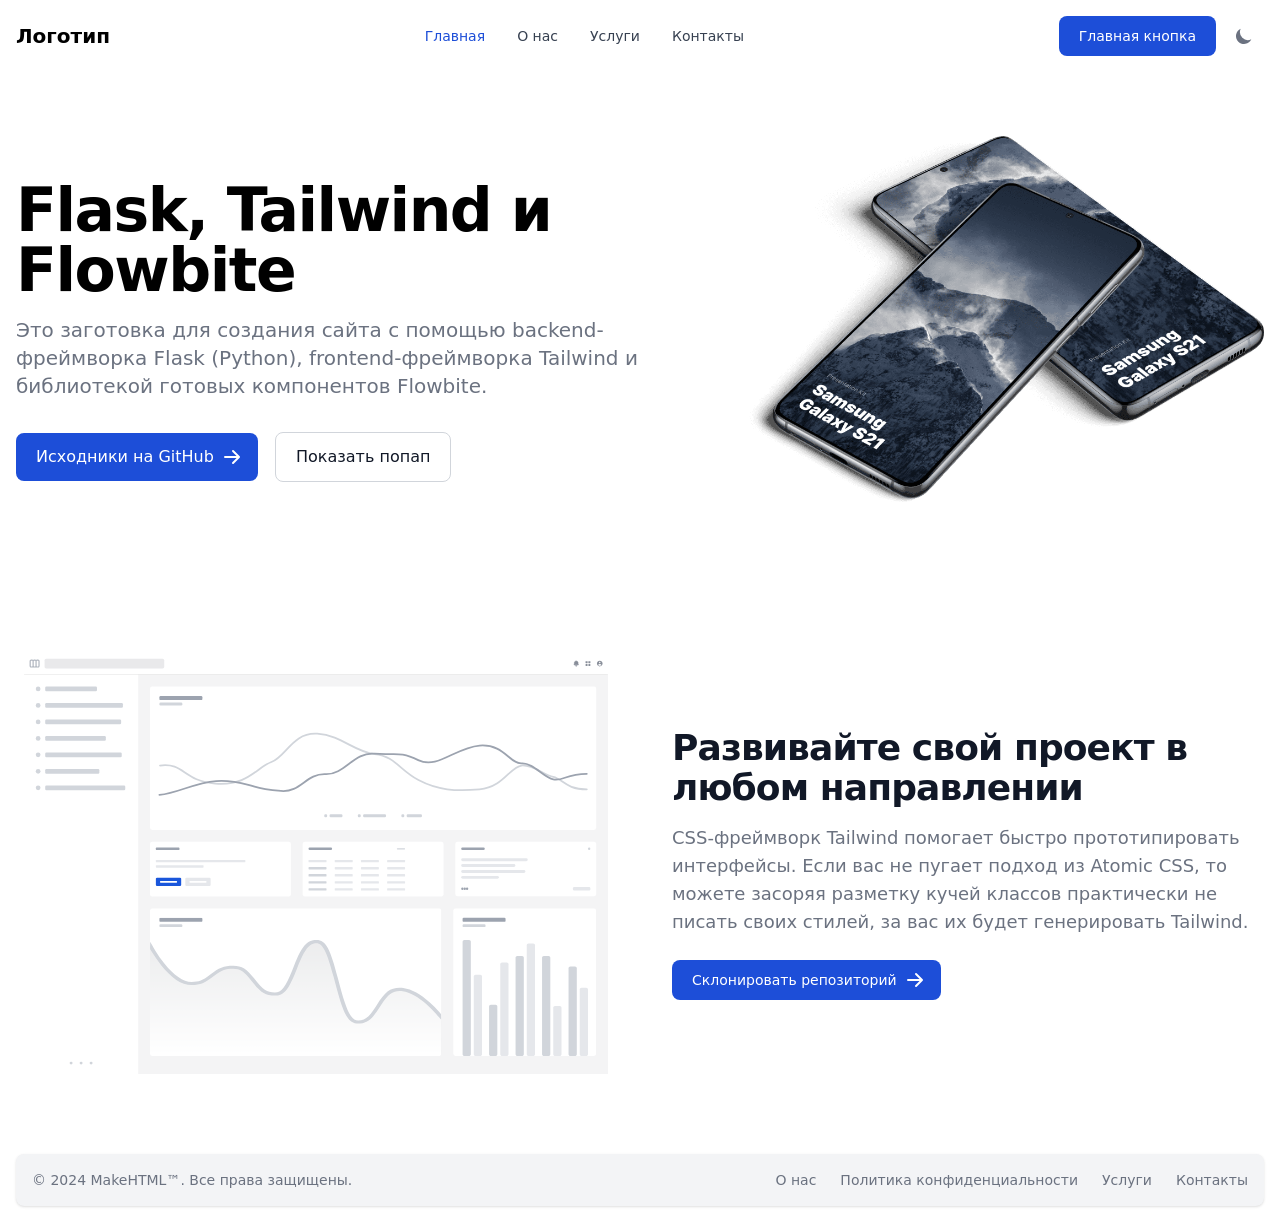
==== commit 40dcd9dd: "Обновление статики" ====
--- a/index.html
+++ b/index.html
@@ -21,11 +21,18 @@
         <span class="self-center text-xl font-semibold whitespace-nowrap dark:text-white">Логотип</span>
       </a>
       <div class="flex md:order-2">
-        <button class="text-white bg-blue-700 hover:bg-blue-800 focus:ring-4 focus:outline-none focus:ring-blue-300 font-medium rounded-lg text-sm px-5 py-2.5 text-center mr-3 md:mr-0 dark:bg-blue-600 dark:hover:bg-blue-700 dark:focus:ring-blue-800">Главная кнопка</button>
-        <button id="theme-toggle" type="button" class="text-gray-500 dark:text-gray-400 hover:bg-gray-100 dark:hover:bg-gray-700 focus:outline-none focus:ring-4 focus:ring-gray-200 dark:focus:ring-gray-700 rounded-lg text-sm p-2.5">
+        <button class="text-white bg-primary-700 hover:bg-primary-800 focus:ring-4 focus:outline-none focus:ring-primary-300 font-medium rounded-lg text-sm px-5 py-2.5 text-center mr-3 md:mr-0 dark:bg-primary-600 dark:hover:bg-primary-700 dark:focus:ring-primary-800">Главная кнопка</button>
+        <button id="theme-toggle" type="button" class="text-gray-500 dark:text-gray-400 hover:bg-gray-100 dark:hover:bg-gray-700 focus:outline-none focus:ring-4 focus:ring-gray-200 dark:focus:ring-gray-700 rounded-lg text-sm p-2.5 ml-2">
           <svg class="hidden w-5 h-5" id="theme-toggle-dark-icon" fill="currentColor" viewBox="0 0 20 20" xmlns="http://www.w3.org/2000/svg"><path d="M17.293 13.293A8 8 0 016.707 2.707a8.001 8.001 0 1010.586 10.586z"></path></svg>
           <svg class="hidden w-5 h-5" id="theme-toggle-light-icon" fill="currentColor" viewBox="0 0 20 20" xmlns="http://www.w3.org/2000/svg"><path d="M10 2a1 1 0 011 1v1a1 1 0 11-2 0V3a1 1 0 011-1zm4 8a4 4 0 11-8 0 4 4 0 018 0zm-.464 4.95l.707.707a1 1 0 001.414-1.414l-.707-.707a1 1 0 00-1.414 1.414zm2.12-10.607a1 1 0 010 1.414l-.706.707a1 1 0 11-1.414-1.414l.707-.707a1 1 0 011.414 0zM17 11a1 1 0 100-2h-1a1 1 0 100 2h1zm-7 4a1 1 0 011 1v1a1 1 0 11-2 0v-1a1 1 0 011-1zM5.05 6.464A1 1 0 106.465 5.05l-.708-.707a1 1 0 00-1.414 1.414l.707.707zm1.414 8.486l-.707.707a1 1 0 01-1.414-1.414l.707-.707a1 1 0 011.414 1.414zM4 11a1 1 0 100-2H3a1 1 0 000 2h1z" fill-rule="evenodd" clip-rule="evenodd"></path></svg>
         </button>
+        <script>
+          if (localStorage.getItem('color-theme') === 'dark' || (!('color-theme' in localStorage) && window.matchMedia('(prefers-color-scheme: dark)').matches)) {
+            document.getElementById('theme-toggle-light-icon').classList.remove('hidden');
+          } else {
+            document.getElementById('theme-toggle-dark-icon').classList.remove('hidden');
+          }
+        </script>
         <button class="inline-flex items-center p-2 text-sm text-gray-500 rounded-lg md:hidden hover:bg-gray-100 focus:outline-none focus:ring-2 focus:ring-gray-200 dark:text-gray-400 dark:hover:bg-gray-700 dark:focus:ring-gray-600" aria-controls="navbar-cta" aria-expanded="false" data-collapse-toggle="navbar-cta">
           <span class="sr-only">Показать главное меню</span>
           <svg class="w-6 h-6" aria-hidden="true" fill="currentColor" viewBox="0 0 20 20" xmlns="http://www.w3.org/2000/svg">
@@ -35,10 +42,10 @@
       </div>
       <div class="items-center justify-between hidden w-full md:flex md:w-auto md:order-1" id="navbar-cta">
         <ul class="flex flex-col p-4 mt-4 border border-gray-100 rounded-lg bg-gray-50 md:flex-row md:space-x-8 md:mt-0 md:text-sm md:font-medium md:border-0 md:bg-white dark:bg-gray-800 md:dark:bg-gray-900 dark:border-gray-700">
-          <li><a class="block py-2 pl-3 pr-4 text-white bg-blue-700 rounded md:bg-transparent md:text-blue-700 md:p-0 dark:text-white" href="/index" aria-current="page">Главная</a></li>
-          <li><a class="block py-2 pl-3 pr-4 text-gray-700 rounded hover:bg-gray-100 md:hover:bg-transparent md:hover:text-blue-700 md:p-0 md:dark:hover:text-white dark:text-gray-400 dark:hover:bg-gray-700 dark:hover:text-white md:dark:hover:bg-transparent dark:border-gray-700" href="#">О нас</a></li>
-          <li><a class="block py-2 pl-3 pr-4 text-gray-700 rounded hover:bg-gray-100 md:hover:bg-transparent md:hover:text-blue-700 md:p-0 md:dark:hover:text-white dark:text-gray-400 dark:hover:bg-gray-700 dark:hover:text-white md:dark:hover:bg-transparent dark:border-gray-700" href="#">Услуги</a></li>
-          <li><a class="block py-2 pl-3 pr-4 text-gray-700 rounded hover:bg-gray-100 md:hover:bg-transparent md:hover:text-blue-700 md:p-0 md:dark:hover:text-white dark:text-gray-400 dark:hover:bg-gray-700 dark:hover:text-white md:dark:hover:bg-transparent dark:border-gray-700" href="#">Контакты</a></li>
+          <li><a class="block py-2 pl-3 pr-4 text-white bg-primary-700 rounded md:bg-transparent md:text-primary-700 md:p-0 dark:text-white" href="/index" aria-current="page">Главная</a></li>
+          <li><a class="block py-2 pl-3 pr-4 text-gray-700 rounded hover:bg-gray-100 md:hover:bg-transparent md:hover:text-primary-700 md:p-0 md:dark:hover:text-white dark:text-gray-400 dark:hover:bg-gray-700 dark:hover:text-white md:dark:hover:bg-transparent dark:border-gray-700" href="#">О нас</a></li>
+          <li><a class="block py-2 pl-3 pr-4 text-gray-700 rounded hover:bg-gray-100 md:hover:bg-transparent md:hover:text-primary-700 md:p-0 md:dark:hover:text-white dark:text-gray-400 dark:hover:bg-gray-700 dark:hover:text-white md:dark:hover:bg-transparent dark:border-gray-700" href="#">Услуги</a></li>
+          <li><a class="block py-2 pl-3 pr-4 text-gray-700 rounded hover:bg-gray-100 md:hover:bg-transparent md:hover:text-primary-700 md:p-0 md:dark:hover:text-white dark:text-gray-400 dark:hover:bg-gray-700 dark:hover:text-white md:dark:hover:bg-transparent dark:border-gray-700" href="#">Контакты</a></li>
         </ul>
       </div>
     </div>
@@ -49,7 +56,7 @@
       <div class="mr-auto place-self-center lg:col-span-7">
         <h1 class="max-w-2xl mb-4 text-4xl font-extrabold leading-none tracking-tight md:text-5xl xl:text-6xl dark:text-white">Flask, Tailwind и Flowbite</h1>
         <p class="max-w-2xl mb-6 text-gray-500 lg:mb-8 md:text-lg lg:text-xl dark:text-gray-400">Это заготовка для создания сайта с помощью backend-фреймворка Flask (Python), frontend-фреймворка Tailwind и библиотекой готовых компонентов Flowbite.</p>
-        <a class="inline-flex items-center justify-center px-5 py-3 mr-3 text-base font-medium text-center text-white bg-blue-700 rounded-lg hover:bg-blue-800 focus:ring-4 focus:ring-blue-300 dark:focus:ring-blue-900" href="https://github.com/makehtml/ftf-boilerplate/">
+        <a class="inline-flex items-center justify-center px-5 py-3 mr-3 text-base font-medium text-center text-white bg-primary-700 rounded-lg hover:bg-primary-800 focus:ring-4 focus:ring-primary-300 dark:focus:ring-primary-900" href="https://github.com/makehtml/ftf-boilerplate/">
           Исходники на GitHub
           <svg class="w-5 h-5 ml-2 -mr-1" fill="currentColor" viewBox="0 0 20 20" xmlns="http://www.w3.org/2000/svg"><path fill-rule="evenodd" d="M10.293 3.293a1 1 0 011.414 0l6 6a1 1 0 010 1.414l-6 6a1 1 0 01-1.414-1.414L14.586 11H3a1 1 0 110-2h11.586l-4.293-4.293a1 1 0 010-1.414z" clip-rule="evenodd"></path></svg>
         </a>
@@ -65,8 +72,8 @@
 
   <section class="bg-white dark:bg-gray-900">
     <div class="gap-8 items-center py-8 px-4 mx-auto max-w-screen-xl xl:gap-16 md:grid md:grid-cols-2 sm:py-16 lg:px-6">
-      <img class="w-full dark:hidden" src="./static/img/cta-dashboard-mockup.svg" alt="dashboard image">
-      <img class="w-full hidden dark:block" src="./static/img/cta-dashboard-mockup-dark.svg" alt="dashboard image">
+      <img class="w-full dark:hidden" src="../static/img/cta-dashboard-mockup.svg" alt="dashboard">
+      <img class="w-full hidden dark:block" src="../static/img/cta-dashboard-mockup-dark.svg" alt="dashboard">
       <div class="mt-4 md:mt-0">
         <h2 class="mb-4 text-4xl tracking-tight font-extrabold text-gray-900 dark:text-white">Развивайте свой проект в любом направлении</h2>
         <p class="mb-6 font-light text-gray-500 md:text-lg dark:text-gray-400">CSS-фреймворк Tailwind помогает быстро прототипировать интерфейсы. Если вас не пугает подход из Atomic CSS, то можете засоряя разметку кучей классов практически не писать своих стилей, за вас их будет генерировать Tailwind.</p>
@@ -78,7 +85,7 @@
     </div>
   </section>
 
-  <footer class="bg-white rounded-lg shadow m-4 dark:bg-gray-800">
+  <footer class="bg-gray-100 rounded-lg shadow m-4 dark:bg-gray-800">
     <div class="w-full mx-auto max-w-screen-xl p-4 md:flex md:items-center md:justify-between">
       <span class="text-sm text-gray-500 sm:text-center dark:text-gray-400">© 2024 <a href="https://github.com/makehtml/ftf-boilerplate/" class="hover:underline">MakeHTML™</a>. Все права защищены.</span>
       <ul class="flex flex-wrap items-center mt-3 text-sm font-medium text-gray-500 dark:text-gray-400 sm:mt-0">
--- a/static/css/styles.css
+++ b/static/css/styles.css
@@ -1,5 +1,5 @@
 /*
-! tailwindcss v3.4.1 | MIT License | https://tailwindcss.com
+! tailwindcss v3.4.3 | MIT License | https://tailwindcss.com
 */
 
 /*
@@ -211,6 +211,8 @@
   /* 1 */
   line-height: inherit;
   /* 1 */
+  letter-spacing: inherit;
+  /* 1 */
   color: inherit;
   /* 1 */
   margin: 0;
@@ -234,9 +236,9 @@
 */
 
 button,
-[type='button'],
-[type='reset'],
-[type='submit'] {
+input:where([type='button']),
+input:where([type='reset']),
+input:where([type='submit']) {
   -webkit-appearance: button;
   /* 1 */
   background-color: transparent;
@@ -761,7 +763,7 @@
 }
 
 [type='checkbox']:indeterminate {
-  background-image: url("data:image/svg+xml,%3csvg aria-hidden='true' xmlns='http://www.w3.org/2000/svg' fill='none' viewBox='0 0 16 12'%3e %3cpath stroke='white' stroke-linecap='round' stroke-linejoin='round' stroke-width='3' d='M1 5.917 5.724 10.5 15 1.5'/%3e %3c/svg%3e");
+  background-image: url("data:image/svg+xml,%3csvg aria-hidden='true' xmlns='http://www.w3.org/2000/svg' fill='none' viewBox='0 0 16 12'%3e %3cpath stroke='white' stroke-linecap='round' stroke-linejoin='round' stroke-width='3' d='M0.5 6h14'/%3e %3c/svg%3e");
   background-color: currentColor;
   border-color: transparent;
   background-position: center;
@@ -955,6 +957,10 @@
   --tw-backdrop-opacity:  ;
   --tw-backdrop-saturate:  ;
   --tw-backdrop-sepia:  ;
+  --tw-contain-size:  ;
+  --tw-contain-layout:  ;
+  --tw-contain-paint:  ;
+  --tw-contain-style:  ;
 }
 
 ::backdrop {
@@ -1005,6 +1011,10 @@
   --tw-backdrop-opacity:  ;
   --tw-backdrop-saturate:  ;
   --tw-backdrop-sepia:  ;
+  --tw-contain-size:  ;
+  --tw-contain-layout:  ;
+  --tw-contain-paint:  ;
+  --tw-contain-style:  ;
 }
 
 .container {
@@ -1880,187 +1890,177 @@
   --tw-ring-color: rgb(147 197 253 / var(--tw-ring-opacity));
 }
 
-:is(.dark .dark\:block) {
+.dark\:block:is(.dark *) {
   display: block;
 }
 
-:is(.dark .dark\:hidden) {
+.dark\:hidden:is(.dark *) {
   display: none;
 }
 
-:is(.dark .dark\:border-blue-500) {
+.dark\:border-blue-500:is(.dark *) {
   --tw-border-opacity: 1;
   border-color: rgb(63 131 248 / var(--tw-border-opacity));
 }
 
-:is(.dark .dark\:border-gray-500) {
+.dark\:border-gray-500:is(.dark *) {
   --tw-border-opacity: 1;
   border-color: rgb(107 114 128 / var(--tw-border-opacity));
 }
 
-:is(.dark .dark\:border-gray-600) {
+.dark\:border-gray-600:is(.dark *) {
   --tw-border-opacity: 1;
   border-color: rgb(75 85 99 / var(--tw-border-opacity));
 }
 
-:is(.dark .dark\:border-gray-700) {
+.dark\:border-gray-700:is(.dark *) {
   --tw-border-opacity: 1;
   border-color: rgb(55 65 81 / var(--tw-border-opacity));
 }
 
-:is(.dark .dark\:border-transparent) {
+.dark\:border-transparent:is(.dark *) {
   border-color: transparent;
 }
 
-:is(.dark .dark\:\!bg-primary-600) {
+.dark\:\!bg-primary-600:is(.dark *) {
   --tw-bg-opacity: 1 !important;
   background-color: rgb(37 99 235 / var(--tw-bg-opacity)) !important;
 }
 
-:is(.dark .dark\:\!bg-primary-700) {
+.dark\:\!bg-primary-700:is(.dark *) {
   --tw-bg-opacity: 1 !important;
   background-color: rgb(29 78 216 / var(--tw-bg-opacity)) !important;
 }
 
-:is(.dark .dark\:bg-blue-600) {
+.dark\:bg-blue-600:is(.dark *) {
   --tw-bg-opacity: 1;
   background-color: rgb(28 100 242 / var(--tw-bg-opacity));
 }
 
-:is(.dark .dark\:bg-gray-600) {
+.dark\:bg-gray-600:is(.dark *) {
   --tw-bg-opacity: 1;
   background-color: rgb(75 85 99 / var(--tw-bg-opacity));
 }
 
-:is(.dark .dark\:bg-gray-700) {
+.dark\:bg-gray-700:is(.dark *) {
   --tw-bg-opacity: 1;
   background-color: rgb(55 65 81 / var(--tw-bg-opacity));
 }
 
-:is(.dark .dark\:bg-gray-800) {
+.dark\:bg-gray-800:is(.dark *) {
   --tw-bg-opacity: 1;
   background-color: rgb(31 41 55 / var(--tw-bg-opacity));
 }
 
-:is(.dark .dark\:bg-gray-800\/50) {
+.dark\:bg-gray-800\/50:is(.dark *) {
   background-color: rgb(31 41 55 / 0.5);
 }
 
-:is(.dark .dark\:bg-gray-900) {
+.dark\:bg-gray-900:is(.dark *) {
   --tw-bg-opacity: 1;
   background-color: rgb(17 24 39 / var(--tw-bg-opacity));
 }
 
-:is(.dark .dark\:bg-gray-900\/80) {
+.dark\:bg-gray-900\/80:is(.dark *) {
   background-color: rgb(17 24 39 / 0.8);
 }
 
-:is(.dark .dark\:bg-primary-600) {
+.dark\:bg-primary-600:is(.dark *) {
   --tw-bg-opacity: 1;
   background-color: rgb(37 99 235 / var(--tw-bg-opacity));
 }
 
-:is(.dark .dark\:text-blue-500) {
+.dark\:text-blue-500:is(.dark *) {
   --tw-text-opacity: 1;
   color: rgb(63 131 248 / var(--tw-text-opacity));
 }
 
-:is(.dark .dark\:text-gray-300) {
+.dark\:text-gray-300:is(.dark *) {
   --tw-text-opacity: 1;
   color: rgb(209 213 219 / var(--tw-text-opacity));
 }
 
-:is(.dark .dark\:text-gray-400) {
+.dark\:text-gray-400:is(.dark *) {
   --tw-text-opacity: 1;
   color: rgb(156 163 175 / var(--tw-text-opacity));
 }
 
-:is(.dark .dark\:text-primary-500) {
+.dark\:text-primary-500:is(.dark *) {
   --tw-text-opacity: 1;
   color: rgb(59 130 246 / var(--tw-text-opacity));
 }
 
-:is(.dark .dark\:text-white) {
+.dark\:text-white:is(.dark *) {
   --tw-text-opacity: 1;
   color: rgb(255 255 255 / var(--tw-text-opacity));
 }
 
-:is(.dark .dark\:hover\:\!bg-primary-700:hover) {
+.dark\:hover\:\!bg-primary-700:hover:is(.dark *) {
   --tw-bg-opacity: 1 !important;
   background-color: rgb(29 78 216 / var(--tw-bg-opacity)) !important;
 }
 
-:is(.dark .dark\:hover\:bg-blue-700:hover) {
+.dark\:hover\:bg-blue-700:hover:is(.dark *) {
   --tw-bg-opacity: 1;
   background-color: rgb(26 86 219 / var(--tw-bg-opacity));
 }
 
-:is(.dark .dark\:hover\:bg-gray-600:hover) {
+.dark\:hover\:bg-gray-600:hover:is(.dark *) {
   --tw-bg-opacity: 1;
   background-color: rgb(75 85 99 / var(--tw-bg-opacity));
 }
 
-:is(.dark .dark\:hover\:bg-gray-700:hover) {
+.dark\:hover\:bg-gray-700:hover:is(.dark *) {
   --tw-bg-opacity: 1;
   background-color: rgb(55 65 81 / var(--tw-bg-opacity));
 }
 
-:is(.dark .dark\:hover\:bg-gray-800:hover) {
+.dark\:hover\:bg-gray-800:hover:is(.dark *) {
   --tw-bg-opacity: 1;
   background-color: rgb(31 41 55 / var(--tw-bg-opacity));
 }
 
-:is(.dark .dark\:hover\:bg-primary-700:hover) {
+.dark\:hover\:bg-primary-700:hover:is(.dark *) {
   --tw-bg-opacity: 1;
   background-color: rgb(29 78 216 / var(--tw-bg-opacity));
 }
 
-:is(.dark .dark\:hover\:text-blue-500:hover) {
+.dark\:hover\:text-blue-500:hover:is(.dark *) {
   --tw-text-opacity: 1;
   color: rgb(63 131 248 / var(--tw-text-opacity));
 }
 
-:is(.dark .dark\:hover\:text-gray-300:hover) {
+.dark\:hover\:text-gray-300:hover:is(.dark *) {
   --tw-text-opacity: 1;
   color: rgb(209 213 219 / var(--tw-text-opacity));
 }
 
-:is(.dark .dark\:hover\:text-white:hover) {
+.dark\:hover\:text-white:hover:is(.dark *) {
   --tw-text-opacity: 1;
   color: rgb(255 255 255 / var(--tw-text-opacity));
 }
 
-:is(.dark .dark\:focus\:ring-blue-800:focus) {
-  --tw-ring-opacity: 1;
-  --tw-ring-color: rgb(30 66 159 / var(--tw-ring-opacity));
-}
-
-:is(.dark .dark\:focus\:ring-blue-900:focus) {
-  --tw-ring-opacity: 1;
-  --tw-ring-color: rgb(35 56 118 / var(--tw-ring-opacity));
-}
-
-:is(.dark .dark\:focus\:ring-gray-600:focus) {
+.dark\:focus\:ring-gray-600:focus:is(.dark *) {
   --tw-ring-opacity: 1;
   --tw-ring-color: rgb(75 85 99 / var(--tw-ring-opacity));
 }
 
-:is(.dark .dark\:focus\:ring-gray-700:focus) {
+.dark\:focus\:ring-gray-700:focus:is(.dark *) {
   --tw-ring-opacity: 1;
   --tw-ring-color: rgb(55 65 81 / var(--tw-ring-opacity));
 }
 
-:is(.dark .dark\:focus\:ring-gray-800:focus) {
+.dark\:focus\:ring-gray-800:focus:is(.dark *) {
   --tw-ring-opacity: 1;
   --tw-ring-color: rgb(31 41 55 / var(--tw-ring-opacity));
 }
 
-:is(.dark .dark\:focus\:ring-primary-800:focus) {
+.dark\:focus\:ring-primary-800:focus:is(.dark *) {
   --tw-ring-opacity: 1;
   --tw-ring-color: rgb(30 64 175 / var(--tw-ring-opacity));
 }
 
-:is(.dark .dark\:focus\:ring-primary-900:focus) {
+.dark\:focus\:ring-primary-900:focus:is(.dark *) {
   --tw-ring-opacity: 1;
   --tw-ring-color: rgb(30 58 138 / var(--tw-ring-opacity));
 }
@@ -2216,30 +2216,30 @@
     font-weight: 500;
   }
 
-  .md\:text-blue-700 {
+  .md\:text-primary-700 {
     --tw-text-opacity: 1;
-    color: rgb(26 86 219 / var(--tw-text-opacity));
+    color: rgb(29 78 216 / var(--tw-text-opacity));
   }
 
   .md\:hover\:bg-transparent:hover {
     background-color: transparent;
   }
 
-  .md\:hover\:text-blue-700:hover {
+  .md\:hover\:text-primary-700:hover {
     --tw-text-opacity: 1;
-    color: rgb(26 86 219 / var(--tw-text-opacity));
-  }
-
-  :is(.dark .md\:dark\:bg-gray-900) {
+    color: rgb(29 78 216 / var(--tw-text-opacity));
+  }
+
+  .md\:dark\:bg-gray-900:is(.dark *) {
     --tw-bg-opacity: 1;
     background-color: rgb(17 24 39 / var(--tw-bg-opacity));
   }
 
-  :is(.dark .md\:dark\:hover\:bg-transparent:hover) {
+  .md\:dark\:hover\:bg-transparent:hover:is(.dark *) {
     background-color: transparent;
   }
 
-  :is(.dark .md\:dark\:hover\:text-white:hover) {
+  .md\:dark\:hover\:text-white:hover:is(.dark *) {
     --tw-text-opacity: 1;
     color: rgb(255 255 255 / var(--tw-text-opacity));
   }
